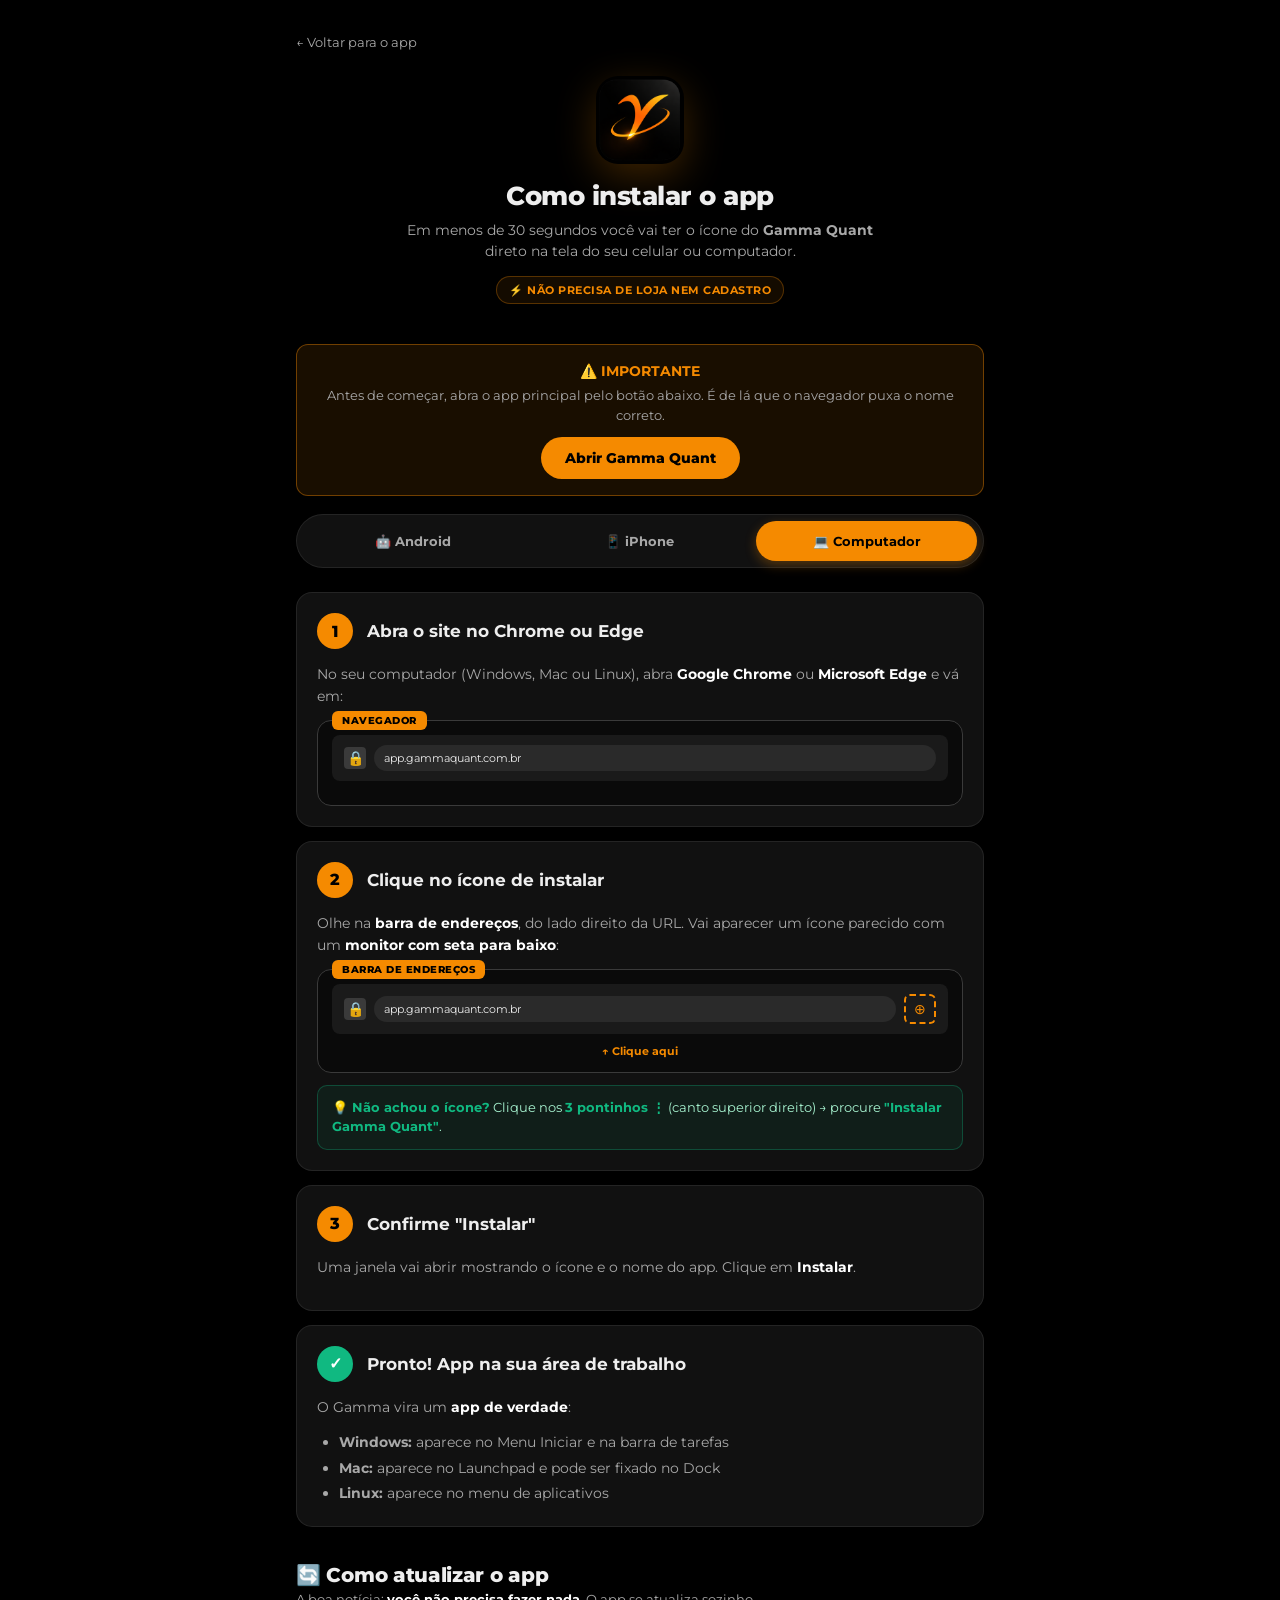
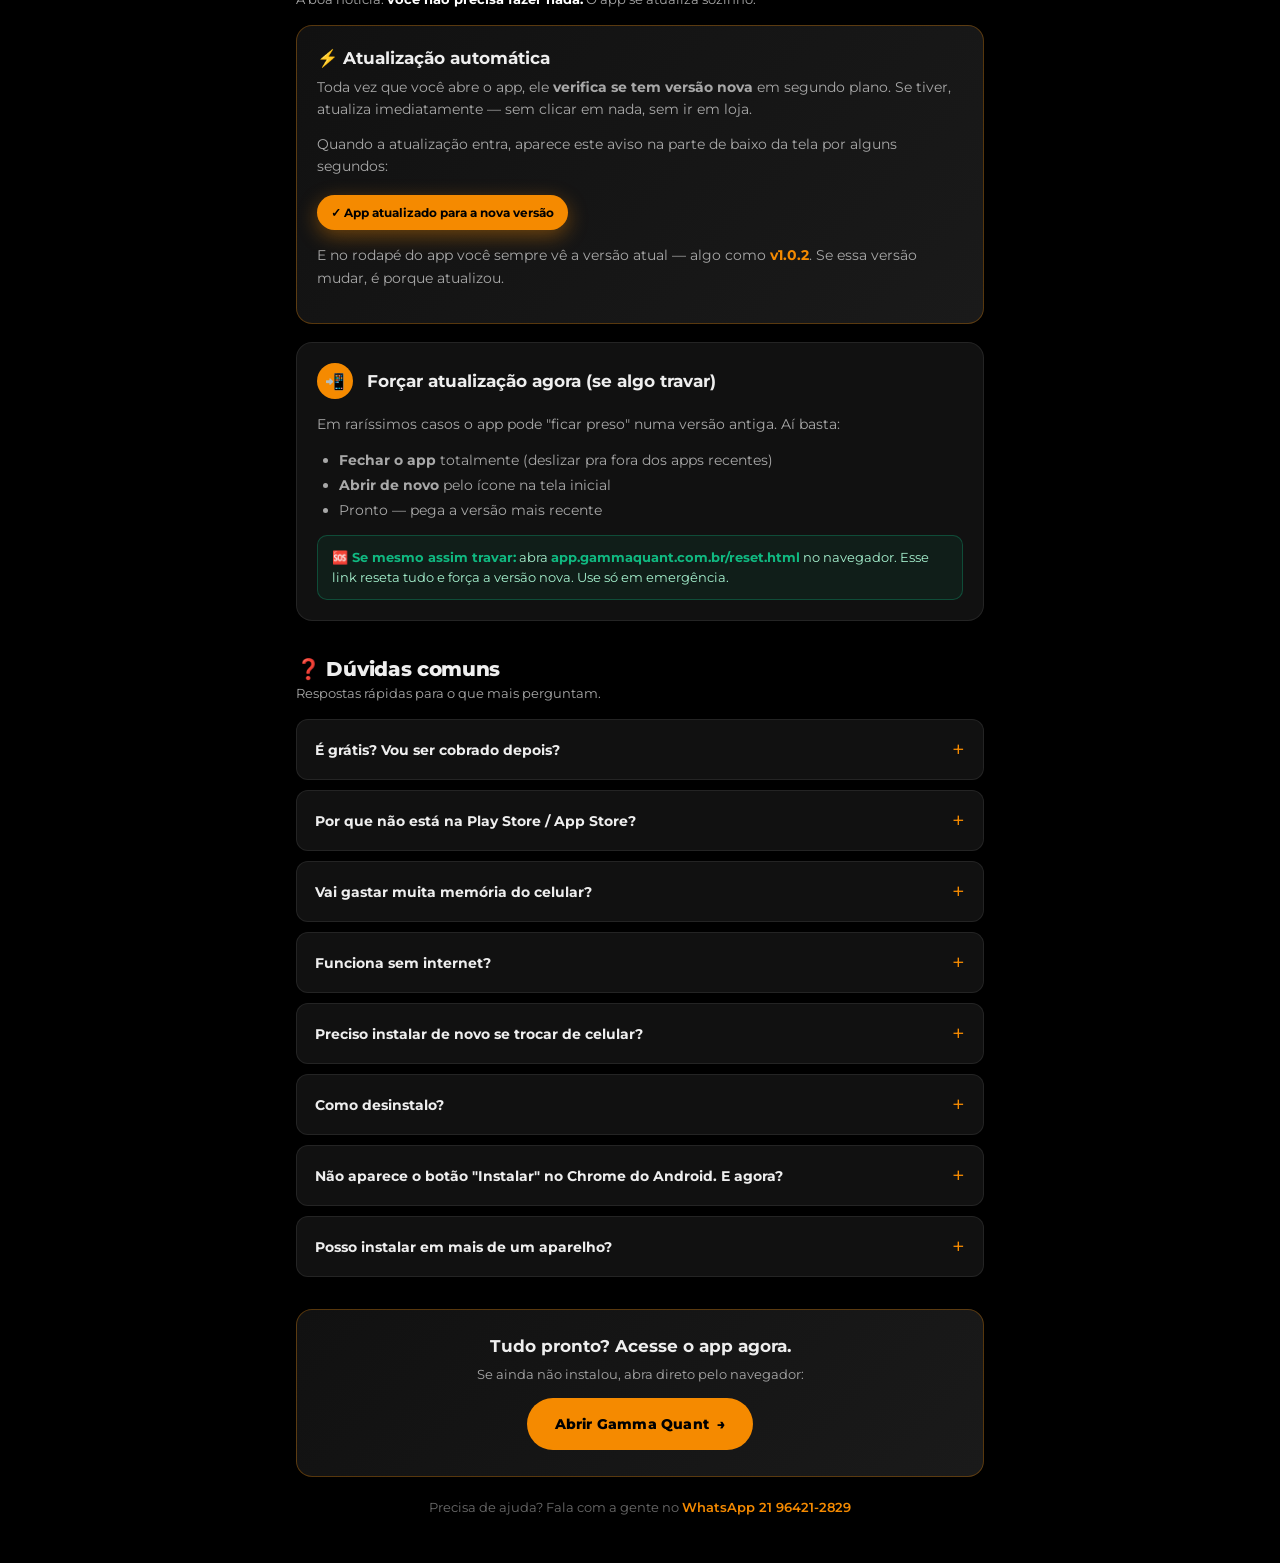
==== como-instalar.html @ a27c3e99 "feat: tutorial ilustrativo de instalação para leigos + seção de atualização + FAQ - Reescreve /como-" ====
<!DOCTYPE html>
<html lang="pt-BR">
<head>
    <meta charset="UTF-8">
    <meta name="viewport" content="width=device-width, initial-scale=1.0">
    <meta name="theme-color" content="#000000">
    <title>Como instalar o app — Gamma Quant</title>
    <meta name="description" content="Passo a passo ilustrado para instalar o app Gamma Quant no Android, iPhone e computador. Inclui como atualizar e tirar dúvidas comuns.">
    <link rel="manifest" href="/manifest.json">
    <link rel="icon" type="image/png" sizes="64x64" href="/icons/favicon-64.png">
    <link rel="apple-touch-icon" sizes="180x180" href="/icons/apple-touch-icon.png">
    <meta name="apple-mobile-web-app-capable" content="yes">
    <meta name="apple-mobile-web-app-status-bar-style" content="black-translucent">
    <meta name="apple-mobile-web-app-title" content="Gamma Quant">
    <meta name="mobile-web-app-capable" content="yes">

    <!-- Se aberto como app instalado, redireciona pro principal -->
    <script>
    (function(){
        var isStandalone = window.matchMedia('(display-mode: standalone)').matches
            || window.navigator.standalone === true;
        if (isStandalone) window.location.replace('/');
    })();
    </script>

    <link rel="preconnect" href="https://fonts.googleapis.com">
    <link rel="preconnect" href="https://fonts.gstatic.com" crossorigin>
    <link href="https://fonts.googleapis.com/css2?family=Montserrat:wght@400;500;600;700;800;900&display=swap" rel="stylesheet">
    <link rel="stylesheet" href="/css/app.css?v=12">

    <style>
        body { background: var(--black); }
        .install-page { max-width: 720px; margin: 0 auto; padding: 24px 16px 48px; }

        /* HERO */
        .install-hero { text-align: center; padding: 16px 0 24px; }
        .install-hero img {
            width: 88px; height: 88px; border-radius: 22px;
            margin: 0 auto 16px;
            box-shadow: 0 12px 40px rgba(245, 138, 0, 0.25);
        }
        .install-hero h1 {
            font-size: 26px; font-weight: 800; letter-spacing: -0.5px;
            margin-bottom: 8px;
        }
        .install-hero p { color: var(--gray-300); font-size: 14px; line-height: 1.5; }
        .install-hero .badge {
            display: inline-block;
            background: var(--orange-soft); color: var(--orange);
            border: 1px solid rgba(245, 138, 0, 0.3);
            padding: 6px 12px; border-radius: 100px;
            font-size: 11px; font-weight: 700; letter-spacing: 0.5px;
            margin-top: 14px;
        }

        /* ABAS */
        .platform-tabs {
            display: grid; grid-template-columns: repeat(3, 1fr);
            gap: 6px; background: var(--black-card);
            border: 1px solid var(--border);
            border-radius: 100px; padding: 6px;
            margin: 18px 0 24px;
            position: sticky; top: 8px; z-index: 10;
            backdrop-filter: blur(12px);
        }
        .platform-tab {
            padding: 12px 8px; border-radius: 100px;
            font-weight: 700; font-size: 13px;
            color: var(--gray-300); background: transparent; border: none;
            transition: var(--transition); cursor: pointer; text-align: center;
        }
        .platform-tab.active {
            background: var(--orange); color: var(--black);
            box-shadow: 0 4px 12px rgba(245, 138, 0, 0.3);
        }

        /* SEÇÕES POR PLATAFORMA */
        .platform-section { display: none; animation: fadeIn 0.3s ease; }
        .platform-section.active { display: block; }
        @keyframes fadeIn { from { opacity: 0; transform: translateY(6px); } to { opacity: 1; transform: none; } }

        /* PASSOS */
        .step {
            background: var(--black-card);
            border: 1px solid var(--border);
            border-radius: var(--radius);
            padding: 20px; margin-bottom: 14px;
        }
        .step-head {
            display: flex; gap: 14px; align-items: center;
            margin-bottom: 14px;
        }
        .step-num {
            flex-shrink: 0; width: 36px; height: 36px;
            border-radius: 50%;
            background: var(--orange); color: var(--black);
            display: flex; align-items: center; justify-content: center;
            font-weight: 800; font-size: 16px;
        }
        .step-num.done { background: #10b981; color: #fff; }
        .step-title {
            font-size: 17px; font-weight: 700; color: var(--gray-100);
            line-height: 1.3;
        }
        .step-desc {
            color: var(--gray-300); font-size: 14px; line-height: 1.6;
            margin-bottom: 12px;
        }
        .step-desc strong { color: #fff; }

        /* MOCKUPS visuais — telas falsas pra ilustrar */
        .mock {
            background: #0a0a0a;
            border: 1px solid var(--gray-700);
            border-radius: 14px;
            padding: 14px;
            margin-top: 10px;
            position: relative;
        }
        .mock-label {
            position: absolute; top: -10px; left: 14px;
            background: var(--orange); color: var(--black);
            font-size: 10px; font-weight: 800; letter-spacing: 0.5px;
            padding: 3px 10px; border-radius: 6px;
        }
        .mock-bar {
            display: flex; align-items: center; gap: 8px;
            background: #1a1a1a; padding: 10px 12px;
            border-radius: 8px; margin-bottom: 10px;
            font-size: 12px; color: var(--gray-300);
        }
        .mock-bar-icon {
            width: 22px; height: 22px;
            background: var(--gray-700); border-radius: 4px;
            display: flex; align-items: center; justify-content: center;
            font-size: 14px; flex-shrink: 0;
        }
        .mock-bar-url {
            background: #2a2a2a; padding: 6px 10px; border-radius: 100px;
            flex: 1; font-size: 11px; color: var(--gray-100);
            white-space: nowrap; overflow: hidden; text-overflow: ellipsis;
        }
        .mock-highlight {
            background: var(--orange-soft);
            border: 2px dashed var(--orange);
            border-radius: 10px;
            padding: 12px;
            text-align: center;
            font-weight: 700;
            color: var(--orange);
            font-size: 14px;
            position: relative;
        }
        .mock-highlight::after {
            content: '👆';
            position: absolute;
            right: 14px; top: 50%; transform: translateY(-50%);
            font-size: 22px;
            animation: tap 1.4s ease-in-out infinite;
        }
        @keyframes tap { 0%, 100% { transform: translateY(-50%) scale(1); } 50% { transform: translateY(-50%) scale(1.15); } }
        .mock-menu {
            background: #1a1a1a; border-radius: 10px;
            padding: 8px; font-size: 13px;
        }
        .mock-menu-item {
            padding: 10px 12px; color: var(--gray-300);
            display: flex; align-items: center; gap: 10px;
            border-radius: 6px;
        }
        .mock-menu-item.target {
            background: var(--orange-soft);
            color: var(--orange);
            font-weight: 700;
            border: 1px solid var(--orange);
        }
        .mock-icon { font-size: 16px; }

        /* DICA */
        .tip {
            background: rgba(16, 185, 129, 0.08);
            border: 1px solid rgba(16, 185, 129, 0.3);
            border-radius: 10px;
            padding: 12px 14px;
            margin-top: 12px;
            font-size: 13px;
            color: #a7f3d0;
            line-height: 1.5;
        }
        .tip strong { color: #10b981; }

        .warn {
            background: rgba(239, 68, 68, 0.08);
            border: 1px solid rgba(239, 68, 68, 0.3);
            border-radius: 10px;
            padding: 12px 14px;
            margin-top: 12px;
            font-size: 13px;
            color: #fecaca;
            line-height: 1.5;
        }
        .warn strong { color: #ef4444; }

        /* IMPORTANTE banner */
        .important-banner {
            background: rgba(245, 138, 0, 0.1);
            border: 1px solid rgba(245, 138, 0, 0.4);
            border-radius: 12px;
            padding: 16px;
            margin: 16px 0 8px;
            text-align: center;
        }
        .important-banner strong { color: var(--orange); font-size: 14px; }
        .important-banner p { font-size: 13px; color: var(--gray-300); margin-top: 6px; line-height: 1.5; }
        .important-banner a {
            display: inline-block; margin-top: 12px;
            padding: 12px 24px; background: var(--orange); color: var(--black);
            border-radius: 100px; font-weight: 800; font-size: 14px;
            text-decoration: none;
        }

        /* DIVIDER */
        .section-title-big {
            font-size: 20px; font-weight: 800; margin: 36px 0 4px;
            letter-spacing: -0.3px;
        }
        .section-subtitle {
            color: var(--gray-300); font-size: 13px; margin-bottom: 18px;
        }

        /* ATUALIZAÇÃO */
        .update-card {
            background: linear-gradient(135deg, var(--black-card), var(--black-elev));
            border: 1px solid rgba(245, 138, 0, 0.3);
            border-radius: var(--radius);
            padding: 22px 20px;
        }
        .update-card h3 {
            font-size: 17px; font-weight: 700; margin-bottom: 8px;
            display: flex; align-items: center; gap: 10px;
        }
        .update-card p { color: var(--gray-300); font-size: 14px; line-height: 1.6; margin-bottom: 12px; }
        .update-toast-mock {
            background: var(--orange); color: var(--black);
            padding: 10px 14px; border-radius: 100px;
            font-size: 12px; font-weight: 700; text-align: center;
            box-shadow: 0 6px 20px rgba(245, 138, 0, 0.4);
            display: inline-block; margin-top: 6px;
        }

        /* FAQ */
        .faq { margin-top: 14px; }
        .faq-item {
            background: var(--black-card);
            border: 1px solid var(--border);
            border-radius: 12px;
            margin-bottom: 10px;
            overflow: hidden;
        }
        .faq-q {
            padding: 16px 18px; font-weight: 700; font-size: 14px;
            cursor: pointer; display: flex; justify-content: space-between;
            align-items: center; gap: 12px; color: var(--gray-100);
            list-style: none;
        }
        .faq-q::-webkit-details-marker { display: none; }
        .faq-q::after {
            content: '+'; color: var(--orange); font-size: 22px; font-weight: 400;
            flex-shrink: 0; transition: transform 0.2s;
        }
        details[open] .faq-q::after { transform: rotate(45deg); }
        .faq-a {
            padding: 0 18px 16px; color: var(--gray-300); font-size: 13px;
            line-height: 1.6;
        }
        .faq-a strong { color: #fff; }

        /* CTA FINAL */
        .cta-final {
            background: linear-gradient(135deg, var(--black-card), var(--black-elev));
            border: 1px solid rgba(245, 138, 0, 0.3);
            border-radius: var(--radius);
            padding: 26px 22px; text-align: center;
            margin-top: 32px;
        }
        .cta-final h3 { font-size: 17px; font-weight: 700; margin-bottom: 10px; }
        .cta-final p { color: var(--gray-300); font-size: 13px; margin-bottom: 16px; }
        .cta-final .btn {
            display: inline-flex; align-items: center; gap: 8px;
            background: var(--orange); color: var(--black);
            padding: 14px 28px; border-radius: 100px;
            font-weight: 800; font-size: 14px; text-decoration: none;
        }

        .help-link { text-align: center; margin-top: 22px; font-size: 13px; color: var(--gray-500); }
        .help-link a { color: var(--orange); font-weight: 600; }

        .back-link {
            display: inline-flex; align-items: center; gap: 6px;
            color: var(--gray-300); font-size: 13px;
            text-decoration: none; padding: 10px 0;
        }
        .back-link:hover { color: var(--orange); }
    </style>
</head>
<body>
    <div class="install-page">

        <a href="/" class="back-link">← Voltar para o app</a>

        <div class="install-hero">
            <img src="/icons/icon-512.png" alt="Gamma Quant">
            <h1>Como instalar o app</h1>
            <p>Em menos de 30 segundos você vai ter o ícone do <strong>Gamma Quant</strong><br>direto na tela do seu celular ou computador.</p>
            <span class="badge">⚡ NÃO PRECISA DE LOJA NEM CADASTRO</span>
        </div>

        <div class="important-banner">
            <strong>⚠️ IMPORTANTE</strong>
            <p>Antes de começar, abra o app principal pelo botão abaixo. É de lá que o navegador puxa o nome correto.</p>
            <a href="/">Abrir Gamma Quant</a>
        </div>

        <!-- ABAS -->
        <div class="platform-tabs" role="tablist">
            <button class="platform-tab" data-platform="android">🤖 Android</button>
            <button class="platform-tab" data-platform="iphone">📱 iPhone</button>
            <button class="platform-tab" data-platform="pc">💻 Computador</button>
        </div>

        <!-- ============ ANDROID ============ -->
        <div class="platform-section" data-section="android">

            <div class="step">
                <div class="step-head">
                    <div class="step-num">1</div>
                    <div class="step-title">Abra o app no Chrome do celular</div>
                </div>
                <div class="step-desc">
                    Pegue seu celular Android e abra o <strong>Google Chrome</strong> (o ícone colorido — vermelho, amarelo, verde e azul). Na barra de cima, digite:
                </div>
                <div class="mock">
                    <span class="mock-label">CHROME</span>
                    <div class="mock-bar">
                        <div class="mock-bar-icon">🔒</div>
                        <div class="mock-bar-url">app.gammaquant.com.br</div>
                    </div>
                </div>
                <div class="warn">
                    <strong>❌ Não funciona no WhatsApp e Instagram.</strong> Se o link foi enviado por lá, copie e cole no <strong>Chrome</strong>. Funciona também no Samsung Internet, Edge e Opera.
                </div>
            </div>

            <div class="step">
                <div class="step-head">
                    <div class="step-num">2</div>
                    <div class="step-title">Toque na faixa "Instalar app"</div>
                </div>
                <div class="step-desc">
                    Quando a página carregar, vai aparecer uma <strong>faixa laranja</strong> em cima ou embaixo da tela. Ela diz:
                </div>
                <div class="mock">
                    <span class="mock-label">SUA TELA</span>
                    <div class="mock-highlight">📱 Instalar app</div>
                </div>
                <div class="step-desc" style="margin-top: 14px;">
                    <strong>Toque nela.</strong> Vai abrir uma janela do Chrome perguntando se você quer instalar.
                </div>
                <div class="tip">
                    <strong>💡 Não apareceu a faixa?</strong> Sem problema. Toque nos <strong>3 pontinhos ⋮</strong> no canto superior direito do Chrome → role até <strong>"Instalar app"</strong> ou <strong>"Adicionar à tela inicial"</strong>.
                </div>
                <div class="mock" style="margin-top: 12px;">
                    <span class="mock-label">MENU ⋮</span>
                    <div class="mock-menu">
                        <div class="mock-menu-item"><span class="mock-icon">⭐</span>Favoritos</div>
                        <div class="mock-menu-item"><span class="mock-icon">↓</span>Downloads</div>
                        <div class="mock-menu-item target"><span class="mock-icon">📥</span>Instalar app</div>
                        <div class="mock-menu-item"><span class="mock-icon">⚙️</span>Configurações</div>
                    </div>
                </div>
            </div>

            <div class="step">
                <div class="step-head">
                    <div class="step-num">3</div>
                    <div class="step-title">Confirme: toque em "Instalar"</div>
                </div>
                <div class="step-desc">
                    Vai abrir uma janelinha branca/preta com o ícone do Gamma e o botão <strong>Instalar</strong>. Toque.
                </div>
                <div class="mock">
                    <span class="mock-label">JANELA DO CHROME</span>
                    <div style="background: #1a1a1a; padding: 16px; border-radius: 12px; text-align: center;">
                        <img src="/icons/icon-192.png" alt="" style="width: 56px; height: 56px; border-radius: 12px; margin: 0 auto 10px; display: block;">
                        <div style="font-weight: 700; color: #fff; font-size: 14px;">Gamma Quant</div>
                        <div style="font-size: 11px; color: #a3a3a3; margin-bottom: 14px;">app.gammaquant.com.br</div>
                        <div style="display: flex; gap: 8px; justify-content: center;">
                            <span style="padding: 8px 16px; background: transparent; border: 1px solid #444; color: #d4d4d4; border-radius: 100px; font-size: 12px; font-weight: 600;">Cancelar</span>
                            <span style="padding: 8px 20px; background: #f58a00; color: #000; border-radius: 100px; font-size: 12px; font-weight: 800;">Instalar 👆</span>
                        </div>
                    </div>
                </div>
            </div>

            <div class="step">
                <div class="step-head">
                    <div class="step-num done">✓</div>
                    <div class="step-title">Pronto! Ícone laranja na tela inicial</div>
                </div>
                <div class="step-desc">
                    O ícone <strong>laranja com Y</strong> aparece automaticamente:
                </div>
                <ul style="padding-left: 22px; color: var(--gray-300); font-size: 14px; line-height: 1.8;">
                    <li>Na sua <strong>tela inicial</strong></li>
                    <li>Na <strong>gaveta de apps</strong> (junto com WhatsApp, Instagram, etc.)</li>
                </ul>
                <div class="step-desc" style="margin-top: 12px;">
                    Quando você abre, ele aparece em <strong>tela cheia</strong>, sem barra de navegador. Igualzinho a um app baixado da Play Store.
                </div>
            </div>
        </div>

        <!-- ============ IPHONE ============ -->
        <div class="platform-section" data-section="iphone">

            <div class="step">
                <div class="step-head">
                    <div class="step-num">1</div>
                    <div class="step-title">Abra no Safari (não no WhatsApp)</div>
                </div>
                <div class="step-desc">
                    Pegue seu iPhone e abra o <strong>Safari</strong> (a bússola azul nativa do iPhone). Na barra, digite:
                </div>
                <div class="mock">
                    <span class="mock-label">SAFARI</span>
                    <div class="mock-bar">
                        <div class="mock-bar-icon">🔒</div>
                        <div class="mock-bar-url">app.gammaquant.com.br</div>
                    </div>
                </div>
                <div class="warn">
                    <strong>❌ Só funciona no Safari.</strong> Se o link veio pelo WhatsApp ou Instagram, copie a URL e cole no Safari. Não funciona no Chrome do iPhone (limitação da Apple).
                </div>
            </div>

            <div class="step">
                <div class="step-head">
                    <div class="step-num">2</div>
                    <div class="step-title">Toque no botão Compartilhar</div>
                </div>
                <div class="step-desc">
                    É o ícone de um <strong>quadrado com seta para cima</strong>, que fica na <strong>barra de baixo</strong> do Safari (no meio).
                </div>
                <div class="mock">
                    <span class="mock-label">BARRA INFERIOR DO SAFARI</span>
                    <div style="display: flex; justify-content: space-around; padding: 14px 4px; background: #1a1a1a; border-radius: 12px;">
                        <span style="font-size: 22px; opacity: 0.4;">◀</span>
                        <span style="font-size: 22px; opacity: 0.4;">▶</span>
                        <span style="font-size: 22px; padding: 4px 8px; border: 2px dashed #f58a00; border-radius: 8px; background: rgba(245,138,0,0.15); animation: tap 1.4s ease-in-out infinite;">⬆️</span>
                        <span style="font-size: 22px; opacity: 0.4;">📚</span>
                        <span style="font-size: 22px; opacity: 0.4;">⊞</span>
                    </div>
                    <div style="text-align: center; font-size: 11px; color: #f58a00; font-weight: 700; margin-top: 8px;">↑ Toque aqui</div>
                </div>
            </div>

            <div class="step">
                <div class="step-head">
                    <div class="step-num">3</div>
                    <div class="step-title">Role e toque em "Adicionar à Tela de Início"</div>
                </div>
                <div class="step-desc">
                    Vai aparecer um menu grande. Role para baixo até encontrar:
                </div>
                <div class="mock">
                    <span class="mock-label">MENU COMPARTILHAR</span>
                    <div class="mock-menu">
                        <div class="mock-menu-item"><span class="mock-icon">📋</span>Copiar</div>
                        <div class="mock-menu-item"><span class="mock-icon">⭐</span>Adicionar aos Favoritos</div>
                        <div class="mock-menu-item"><span class="mock-icon">📖</span>Adicionar à Lista de Leitura</div>
                        <div class="mock-menu-item target"><span class="mock-icon">➕</span>Adicionar à Tela de Início</div>
                        <div class="mock-menu-item"><span class="mock-icon">🖨️</span>Imprimir</div>
                    </div>
                </div>
                <div class="tip">
                    <strong>💡 Dica:</strong> Pode precisar rolar para baixo. A opção fica na <strong>segunda fileira de ações</strong>, abaixo das opções de envio (AirDrop, Mensagens, WhatsApp).
                </div>
            </div>

            <div class="step">
                <div class="step-head">
                    <div class="step-num">4</div>
                    <div class="step-title">Confirme em "Adicionar"</div>
                </div>
                <div class="step-desc">
                    Vai abrir uma tela com o ícone do Gamma e o nome <strong>"Gamma Quant"</strong> já preenchido. Toque em <strong>Adicionar</strong> no canto superior direito.
                </div>
                <div class="mock">
                    <span class="mock-label">CONFIRMAR</span>
                    <div style="display: flex; justify-content: space-between; align-items: center; background: #1a1a1a; padding: 12px 14px; border-radius: 10px;">
                        <span style="color: #a3a3a3; font-size: 13px;">Cancelar</span>
                        <span style="color: #fff; font-weight: 700; font-size: 14px;">Adicionar à Tela de Início</span>
                        <span style="color: #f58a00; font-weight: 800; font-size: 13px; padding: 4px 10px; border: 2px dashed #f58a00; border-radius: 6px;">Adicionar 👆</span>
                    </div>
                </div>
            </div>

            <div class="step">
                <div class="step-head">
                    <div class="step-num done">✓</div>
                    <div class="step-title">Pronto! Ícone laranja na sua tela</div>
                </div>
                <div class="step-desc">
                    Saia do Safari e vá para a <strong>tela inicial</strong> do iPhone. Procure o <strong>ícone laranja com o Y</strong> da Gamma Quant — pode estar na última página, role para o lado.
                </div>
                <div class="step-desc">
                    Quando abrir, o app fica em <strong>tela cheia</strong>, sem barra do navegador. Igual a um app de verdade.
                </div>
            </div>
        </div>

        <!-- ============ COMPUTADOR ============ -->
        <div class="platform-section" data-section="pc">

            <div class="step">
                <div class="step-head">
                    <div class="step-num">1</div>
                    <div class="step-title">Abra o site no Chrome ou Edge</div>
                </div>
                <div class="step-desc">
                    No seu computador (Windows, Mac ou Linux), abra <strong>Google Chrome</strong> ou <strong>Microsoft Edge</strong> e vá em:
                </div>
                <div class="mock">
                    <span class="mock-label">NAVEGADOR</span>
                    <div class="mock-bar">
                        <div class="mock-bar-icon">🔒</div>
                        <div class="mock-bar-url">app.gammaquant.com.br</div>
                    </div>
                </div>
            </div>

            <div class="step">
                <div class="step-head">
                    <div class="step-num">2</div>
                    <div class="step-title">Clique no ícone de instalar</div>
                </div>
                <div class="step-desc">
                    Olhe na <strong>barra de endereços</strong>, do lado direito da URL. Vai aparecer um ícone parecido com um <strong>monitor com seta para baixo</strong>:
                </div>
                <div class="mock">
                    <span class="mock-label">BARRA DE ENDEREÇOS</span>
                    <div class="mock-bar">
                        <div class="mock-bar-icon">🔒</div>
                        <div class="mock-bar-url">app.gammaquant.com.br</div>
                        <span style="padding: 4px 8px; border: 2px dashed #f58a00; border-radius: 6px; color: #f58a00; font-size: 14px; animation: tap 1.4s ease-in-out infinite;">⊕</span>
                    </div>
                    <div style="text-align: center; font-size: 11px; color: #f58a00; font-weight: 700; margin-top: 8px;">↑ Clique aqui</div>
                </div>
                <div class="tip">
                    <strong>💡 Não achou o ícone?</strong> Clique nos <strong>3 pontinhos ⋮</strong> (canto superior direito) → procure <strong>"Instalar Gamma Quant"</strong>.
                </div>
            </div>

            <div class="step">
                <div class="step-head">
                    <div class="step-num">3</div>
                    <div class="step-title">Confirme "Instalar"</div>
                </div>
                <div class="step-desc">
                    Uma janela vai abrir mostrando o ícone e o nome do app. Clique em <strong>Instalar</strong>.
                </div>
            </div>

            <div class="step">
                <div class="step-head">
                    <div class="step-num done">✓</div>
                    <div class="step-title">Pronto! App na sua área de trabalho</div>
                </div>
                <div class="step-desc">
                    O Gamma vira um <strong>app de verdade</strong>:
                </div>
                <ul style="padding-left: 22px; color: var(--gray-300); font-size: 14px; line-height: 1.8;">
                    <li><strong>Windows:</strong> aparece no Menu Iniciar e na barra de tarefas</li>
                    <li><strong>Mac:</strong> aparece no Launchpad e pode ser fixado no Dock</li>
                    <li><strong>Linux:</strong> aparece no menu de aplicativos</li>
                </ul>
            </div>
        </div>

        <!-- ============ ATUALIZAÇÃO ============ -->
        <h2 class="section-title-big">🔄 Como atualizar o app</h2>
        <p class="section-subtitle">A boa notícia: <strong style="color: #fff;">você não precisa fazer nada.</strong> O app se atualiza sozinho.</p>

        <div class="update-card">
            <h3>⚡ Atualização automática</h3>
            <p>
                Toda vez que você abre o app, ele <strong>verifica se tem versão nova</strong> em segundo plano. Se tiver, atualiza imediatamente — sem clicar em nada, sem ir em loja.
            </p>
            <p>
                Quando a atualização entra, aparece este aviso na parte de baixo da tela por alguns segundos:
            </p>
            <div class="update-toast-mock">✓ App atualizado para a nova versão</div>
            <p style="margin-top: 14px;">
                E no rodapé do app você sempre vê a versão atual — algo como <strong style="color: var(--orange);">v1.0.2</strong>. Se essa versão mudar, é porque atualizou.
            </p>
        </div>

        <div class="step" style="margin-top: 18px;">
            <div class="step-head">
                <div class="step-num">📲</div>
                <div class="step-title">Forçar atualização agora (se algo travar)</div>
            </div>
            <div class="step-desc">
                Em raríssimos casos o app pode "ficar preso" numa versão antiga. Aí basta:
            </div>
            <ul style="padding-left: 22px; color: var(--gray-300); font-size: 14px; line-height: 1.8;">
                <li><strong>Fechar o app</strong> totalmente (deslizar pra fora dos apps recentes)</li>
                <li><strong>Abrir de novo</strong> pelo ícone na tela inicial</li>
                <li>Pronto — pega a versão mais recente</li>
            </ul>
            <div class="tip">
                <strong>🆘 Se mesmo assim travar:</strong> abra <strong>app.gammaquant.com.br/reset.html</strong> no navegador. Esse link reseta tudo e força a versão nova. Use só em emergência.
            </div>
        </div>

        <!-- ============ FAQ ============ -->
        <h2 class="section-title-big">❓ Dúvidas comuns</h2>
        <p class="section-subtitle">Respostas rápidas para o que mais perguntam.</p>

        <div class="faq">
            <details class="faq-item">
                <summary class="faq-q">É grátis? Vou ser cobrado depois?</summary>
                <div class="faq-a">
                    <strong>100% grátis</strong>, sempre. O app é só um atalho rápido pro Protocolo Gamma e pra plataforma. Você não precisa de cadastro nem cartão pra instalar.
                </div>
            </details>

            <details class="faq-item">
                <summary class="faq-q">Por que não está na Play Store / App Store?</summary>
                <div class="faq-a">
                    Porque é um <strong>PWA</strong> (Progressive Web App) — uma tecnologia mais moderna que dispensa loja. Vantagens: instala em segundos, ocupa <strong>menos de 1MB</strong> (apps comuns têm 50-200MB), e atualiza sozinho. Funciona em qualquer Android, iPhone, Mac, Windows e Linux.
                </div>
            </details>

            <details class="faq-item">
                <summary class="faq-q">Vai gastar muita memória do celular?</summary>
                <div class="faq-a">
                    <strong>Quase nada.</strong> Ocupa menos de 1MB — bem menos que uma foto. Pode ficar tranquilo.
                </div>
            </details>

            <details class="faq-item">
                <summary class="faq-q">Funciona sem internet?</summary>
                <div class="faq-a">
                    A tela inicial abre offline (você consegue ver o layout). Mas <strong>os dados ao vivo</strong> (live do dia, PDF, status do pregão) precisam de conexão. Sem net, eles ficam em branco até voltar.
                </div>
            </details>

            <details class="faq-item">
                <summary class="faq-q">Preciso instalar de novo se trocar de celular?</summary>
                <div class="faq-a">
                    <strong>Sim, mas é o mesmo passo a passo</strong> — 30 segundos. Como o app não está numa loja, ele não migra automaticamente como um WhatsApp. Mas é tão rápido instalar que nem dá pra reclamar.
                </div>
            </details>

            <details class="faq-item">
                <summary class="faq-q">Como desinstalo?</summary>
                <div class="faq-a">
                    Igual qualquer outro app:
                    <ul style="padding-left: 22px; margin-top: 8px; line-height: 1.8;">
                        <li><strong>Android:</strong> segure o ícone → "Desinstalar"</li>
                        <li><strong>iPhone:</strong> segure o ícone → "Remover App" → "Apagar App"</li>
                        <li><strong>Computador:</strong> abra o app → menu ⋮ → "Desinstalar"</li>
                    </ul>
                </div>
            </details>

            <details class="faq-item">
                <summary class="faq-q">Não aparece o botão "Instalar" no Chrome do Android. E agora?</summary>
                <div class="faq-a">
                    Verifique 3 coisas:
                    <ol style="padding-left: 22px; margin-top: 8px; line-height: 1.8;">
                        <li>Você está abrindo no <strong>Chrome</strong>, não dentro do WhatsApp/Instagram?</li>
                        <li>Você abriu o <strong>app principal</strong> antes (botão laranja no topo desta página)?</li>
                        <li>Já tinha tentado instalar antes? Tente em <strong>aba anônima</strong> ou limpe os dados do site (Chrome → Configurações → Privacidade → Excluir dados de navegação).</li>
                    </ol>
                    Persistindo, fala com a gente no WhatsApp lá embaixo.
                </div>
            </details>

            <details class="faq-item">
                <summary class="faq-q">Posso instalar em mais de um aparelho?</summary>
                <div class="faq-a">
                    <strong>Sim, em quantos quiser.</strong> Celular pessoal, celular de trabalho, tablet, computador da empresa, notebook de casa. É grátis e ilimitado.
                </div>
            </details>
        </div>

        <!-- CTA FINAL -->
        <div class="cta-final">
            <h3>Tudo pronto? Acesse o app agora.</h3>
            <p>Se ainda não instalou, abra direto pelo navegador:</p>
            <a href="/" class="btn">
                <span>Abrir Gamma Quant</span>
                <span>→</span>
            </a>
        </div>

        <p class="help-link">
            Precisa de ajuda? Fala com a gente no <a href="https://wa.me/5521964212829" target="_blank" rel="noopener">WhatsApp 21 96421-2829</a>
        </p>

    </div>

    <script>
        const tabs = document.querySelectorAll('.platform-tab');
        const sections = document.querySelectorAll('.platform-section');

        // Auto-detecta plataforma
        const ua = navigator.userAgent;
        let detected = 'pc';
        if (/iPad|iPhone|iPod/.test(ua)) detected = 'iphone';
        else if (/android/i.test(ua)) detected = 'android';

        function activate(platform) {
            tabs.forEach(t => t.classList.toggle('active', t.dataset.platform === platform));
            sections.forEach(s => s.classList.toggle('active', s.dataset.section === platform));
            window.scrollTo({ top: 0, behavior: 'smooth' });
        }

        tabs.forEach(t => t.addEventListener('click', () => activate(t.dataset.platform)));

        // Aplica detecção inicial
        activate(detected);
    </script>
</body>
</html>
---- css/app.css ----
/* ============================================
   GAMMA QUANT — APP DE ACESSO RÁPIDO (PWA)
   Identidade: Laranja #f58a00 + Preto
   Foco: mobile-first, instalável, offline-ready
   ============================================ */

:root {
    --orange: #f58a00;
    --orange-hover: #ff9a1a;
    --orange-glow: rgba(245, 138, 0, 0.18);
    --orange-soft: rgba(245, 138, 0, 0.08);
    --black: #000000;
    --black-card: #111111;
    --black-elev: #1a1a1a;
    --gray-100: #eeeeee;
    --gray-300: #a8a8a8;
    --gray-500: #6b6b6b;
    --gray-700: #3a3a3a;
    --border: rgba(255, 255, 255, 0.08);
    --green: #22c55e;
    --red: #ef4444;
    --font: 'Montserrat', -apple-system, BlinkMacSystemFont, sans-serif;
    --radius: 16px;
    --radius-sm: 10px;
    --transition: all 0.25s cubic-bezier(0.4, 0, 0.2, 1);
    --safe-top: env(safe-area-inset-top);
    --safe-bottom: env(safe-area-inset-bottom);
}

*, *::before, *::after { box-sizing: border-box; margin: 0; padding: 0; }

html { scroll-behavior: smooth; }

body {
    font-family: var(--font);
    background: var(--black);
    color: var(--gray-100);
    -webkit-font-smoothing: antialiased;
    min-height: 100vh;
    min-height: 100dvh;
    overflow-x: hidden;
    background-image:
        radial-gradient(circle at 20% 0%, rgba(245, 138, 0, 0.12) 0%, transparent 40%),
        radial-gradient(circle at 80% 100%, rgba(245, 138, 0, 0.06) 0%, transparent 50%);
}

img, svg { max-width: 100%; display: block; }
button { font-family: inherit; cursor: pointer; border: none; background: none; color: inherit; }
a { color: inherit; text-decoration: none; }

/* ============ APP SHELL ============ */
.app-shell {
    max-width: 480px;
    margin: 0 auto;
    padding: calc(var(--safe-top) + 20px) 20px calc(var(--safe-bottom) + 24px);
    min-height: 100vh;
    min-height: 100dvh;
    display: flex;
    flex-direction: column;
    gap: 16px;
}

/* ============ HEADER ============ */
.app-header {
    display: flex;
    justify-content: space-between;
    align-items: center;
    padding: 4px 0 8px;
}

.logo {
    height: 36px;
    width: auto;
}

.market-status {
    display: flex;
    align-items: center;
    gap: 8px;
    background: var(--black-card);
    border: 1px solid var(--border);
    border-radius: 100px;
    padding: 6px 12px;
    font-size: 12px;
    font-weight: 600;
    color: var(--gray-300);
}

.status-dot {
    width: 8px;
    height: 8px;
    border-radius: 50%;
    background: var(--gray-500);
    animation: pulse 2s ease-in-out infinite;
}

.status-dot.open { background: var(--green); box-shadow: 0 0 8px var(--green); }
.status-dot.closed { background: var(--red); }

@keyframes pulse {
    0%, 100% { opacity: 1; }
    50% { opacity: 0.5; }
}

/* ============ CARDS BASE ============ */
.card {
    background: var(--black-card);
    border: 1px solid var(--border);
    border-radius: var(--radius);
    padding: 24px;
    transition: var(--transition);
    position: relative;
    overflow: hidden;
}

.card-header {
    display: flex;
    align-items: center;
    gap: 10px;
    margin-bottom: 6px;
}

.card-icon {
    font-size: 22px;
    line-height: 1;
}

.card-title {
    font-size: 26px;
    font-weight: 800;
    letter-spacing: -0.5px;
    color: var(--gray-100);
    line-height: 1.1;
    margin-bottom: 4px;
}

.card-title-sm {
    font-size: 18px;
    font-weight: 700;
    color: var(--gray-100);
}

.card-subtitle {
    font-size: 13px;
    color: var(--gray-300);
    margin-bottom: 18px;
    text-transform: capitalize;
}

.card-desc {
    font-size: 14px;
    color: var(--gray-300);
    line-height: 1.5;
    margin-bottom: 16px;
}

/* ============ CARD: PROTOCOLO (destaque) ============ */
.card-protocol {
    background: linear-gradient(135deg, var(--black-card) 0%, var(--black-elev) 100%);
    border: 1px solid rgba(245, 138, 0, 0.25);
    box-shadow: 0 8px 32px rgba(245, 138, 0, 0.08);
}

.card-protocol::before {
    content: '';
    position: absolute;
    inset: 0;
    background: radial-gradient(circle at top right, var(--orange-glow), transparent 60%);
    pointer-events: none;
}

.card-protocol > * { position: relative; z-index: 1; }

.card-badge {
    display: inline-flex;
    align-items: center;
    gap: 8px;
    background: var(--orange-soft);
    color: var(--orange);
    border: 1px solid rgba(245, 138, 0, 0.3);
    border-radius: 100px;
    padding: 6px 12px;
    font-size: 11px;
    font-weight: 700;
    letter-spacing: 0.5px;
    margin-bottom: 14px;
}

.live-dot {
    width: 6px;
    height: 6px;
    border-radius: 50%;
    background: #ff3b3b;
    animation: livePulse 1.5s ease-in-out infinite;
}

@keyframes livePulse {
    0%, 100% { opacity: 1; box-shadow: 0 0 0 0 rgba(255, 59, 59, 0.6); }
    50% { opacity: 0.7; box-shadow: 0 0 0 6px rgba(255, 59, 59, 0); }
}

/* ============ ACTIONS ============ */
.card-actions {
    display: flex;
    flex-direction: column;
    gap: 10px;
}

.card-actions-split {
    flex-direction: row;
    gap: 8px;
}

.card-actions-split .btn { flex: 1; }

.btn {
    display: inline-flex;
    align-items: center;
    justify-content: center;
    gap: 10px;
    padding: 14px 18px;
    border-radius: var(--radius-sm);
    font-size: 15px;
    font-weight: 700;
    letter-spacing: 0.2px;
    transition: var(--transition);
    text-align: center;
    position: relative;
    min-height: 52px;
}

.btn-icon { font-size: 18px; line-height: 1; }

.btn-primary {
    background: var(--orange);
    color: var(--black);
    box-shadow: 0 4px 16px rgba(245, 138, 0, 0.35);
}
.btn-primary:active { transform: scale(0.98); background: var(--orange-hover); }

.btn-secondary {
    background: var(--black-elev);
    color: var(--gray-100);
    border: 1px solid var(--border);
}
.btn-secondary:active { transform: scale(0.98); border-color: var(--orange); }

.btn-outline {
    background: transparent;
    color: var(--gray-100);
    border: 1px solid var(--border);
    font-size: 14px;
    flex-direction: column;
    gap: 4px;
    padding: 12px 14px;
}
.btn-outline:active { border-color: var(--orange); background: var(--orange-soft); }

.btn-ghost {
    background: transparent;
    color: var(--gray-300);
    font-size: 14px;
    flex-direction: column;
    gap: 4px;
    padding: 12px 14px;
}
.btn-ghost:active { color: var(--orange); }

.btn-ghost-line {
    background: transparent;
    color: var(--orange);
    border: 1px solid rgba(245, 138, 0, 0.4);
    min-height: 48px;
    font-size: 14px;
}
.btn-ghost-line:active {
    background: var(--orange-soft);
    border-color: var(--orange);
}

.btn-disabled {
    opacity: 0.5;
    cursor: not-allowed;
    pointer-events: none;
}

.badge-soon {
    font-size: 9px;
    text-transform: uppercase;
    letter-spacing: 0.5px;
    color: var(--gray-500);
    background: var(--gray-700);
    padding: 2px 6px;
    border-radius: 4px;
    font-weight: 700;
}

/* ============ PROFILE TOGGLE ============ */
.profile-toggle {
    display: flex;
    background: var(--black);
    border: 1px solid var(--border);
    border-radius: 100px;
    padding: 4px;
    margin-bottom: 16px;
    gap: 4px;
}

.profile-btn {
    flex: 1;
    padding: 8px 12px;
    border-radius: 100px;
    font-size: 12px;
    font-weight: 700;
    color: var(--gray-300);
    transition: var(--transition);
    text-align: center;
    letter-spacing: 0.2px;
}

.profile-btn.active {
    background: var(--orange);
    color: var(--black);
    box-shadow: 0 2px 8px rgba(245, 138, 0, 0.3);
}

.profile-btn:not(.active):active {
    background: var(--black-elev);
    color: var(--gray-100);
}

.profile-view, .profile-view-course {
    animation: fadeIn 0.3s ease;
}

@keyframes fadeIn {
    from { opacity: 0; transform: translateY(4px); }
    to { opacity: 1; transform: translateY(0); }
}

/* ============ COUNTDOWN ============ */
.countdown {
    margin-top: 14px;
    padding: 10px 14px;
    background: var(--black);
    border: 1px solid var(--border);
    border-radius: var(--radius-sm);
    display: flex;
    justify-content: space-between;
    align-items: center;
    font-size: 12px;
}

.countdown-label { color: var(--gray-300); font-weight: 500; }
.countdown-time {
    color: var(--orange);
    font-weight: 800;
    font-variant-numeric: tabular-nums;
    letter-spacing: 0.5px;
}

/* ============ UTILITIES TILES ============ */
.utilities {
    display: grid;
    grid-template-columns: repeat(3, 1fr);
    gap: 8px;
    margin-top: 4px;
}

.util-tile {
    background: var(--black-card);
    border: 1px solid var(--border);
    border-radius: var(--radius-sm);
    padding: 16px 8px;
    display: flex;
    flex-direction: column;
    align-items: center;
    gap: 8px;
    text-align: center;
    transition: var(--transition);
}

.util-tile:active {
    border-color: var(--orange);
    background: var(--orange-soft);
    transform: scale(0.97);
}

.util-icon { font-size: 24px; }

.util-label {
    font-size: 11px;
    font-weight: 600;
    color: var(--gray-300);
    line-height: 1.2;
}

/* ============ FOOTER ============ */
.app-footer {
    margin-top: auto;
    padding-top: 16px;
    text-align: center;
}

.footer-label {
    font-size: 11px;
    text-transform: uppercase;
    letter-spacing: 1px;
    color: var(--gray-500);
    margin-bottom: 14px;
    font-weight: 600;
}

.social-links {
    display: flex;
    justify-content: center;
    gap: 14px;
    margin-bottom: 18px;
}

.social-links a {
    width: 42px;
    height: 42px;
    display: flex;
    align-items: center;
    justify-content: center;
    background: var(--black-card);
    border: 1px solid var(--border);
    border-radius: 50%;
    color: var(--gray-300);
    transition: var(--transition);
}

.social-links a:active {
    color: var(--orange);
    border-color: var(--orange);
    transform: scale(0.95);
}

.social-links svg { width: 18px; height: 18px; }

.footer-tagline {
    font-size: 13px;
    color: var(--gray-300);
    font-style: italic;
    margin-bottom: 8px;
    font-weight: 500;
}

.footer-disclaimer {
    font-size: 10px;
    color: var(--gray-500);
    line-height: 1.4;
}

.footer-version {
    font-size: 10px;
    color: var(--gray-700);
    margin-top: 12px;
    font-family: var(--font-mono, monospace);
    letter-spacing: 0.5px;
    opacity: 0.7;
}

/* ============ TOAST DE ATUALIZAÇÃO ============ */
.update-toast {
    position: fixed;
    top: calc(var(--safe-top) + 16px);
    left: 16px;
    right: 16px;
    max-width: 448px;
    margin: 0 auto;
    background: linear-gradient(135deg, var(--orange), var(--orange-hover));
    color: var(--black);
    padding: 14px 18px;
    border-radius: var(--radius-sm);
    display: flex;
    align-items: center;
    gap: 12px;
    box-shadow: 0 8px 28px rgba(245, 138, 0, 0.45);
    z-index: 200;
    font-size: 13px;
    font-weight: 700;
    animation: toastSlide 3.2s ease forwards;
}

.update-toast-icon {
    font-size: 20px;
    line-height: 1;
}

.update-toast-text {
    flex: 1;
    line-height: 1.3;
}

@keyframes toastSlide {
    0% { transform: translateY(-100%); opacity: 0; }
    10% { transform: translateY(0); opacity: 1; }
    85% { transform: translateY(0); opacity: 1; }
    100% { transform: translateY(-100%); opacity: 0; }
}

/* ============ BANNER INSTALAR (permanente) ============ */
.install-banner {
    width: 100%;
    background: linear-gradient(135deg, var(--orange), var(--orange-hover));
    color: var(--black);
    padding: 14px 18px;
    border-radius: var(--radius-sm);
    display: flex;
    align-items: center;
    gap: 14px;
    text-align: left;
    box-shadow: 0 6px 20px rgba(245, 138, 0, 0.3);
    transition: var(--transition);
    animation: bannerPulse 2.5s ease-in-out infinite;
}

.install-banner:active { transform: scale(0.98); }

.install-banner-icon {
    font-size: 26px;
    line-height: 1;
}

.install-banner-text {
    flex: 1;
    display: flex;
    flex-direction: column;
    gap: 2px;
}

.install-banner-text strong {
    font-size: 14px;
    font-weight: 800;
    letter-spacing: 0.2px;
}

.install-banner-text span {
    font-size: 11px;
    font-weight: 600;
    opacity: 0.8;
}

.install-banner-arrow {
    font-size: 22px;
    font-weight: 700;
}

@keyframes bannerPulse {
    0%, 100% { box-shadow: 0 6px 20px rgba(245, 138, 0, 0.3); }
    50% { box-shadow: 0 6px 28px rgba(245, 138, 0, 0.55); }
}

/* ============ MODAL DE INSTRUÇÕES ============ */
.install-modal {
    position: fixed;
    inset: 0;
    background: rgba(0, 0, 0, 0.85);
    backdrop-filter: blur(8px);
    z-index: 1000;
    display: flex;
    align-items: flex-end;
    justify-content: center;
    animation: fadeIn 0.2s ease;
    padding: 16px;
}

@media (min-width: 600px) {
    .install-modal { align-items: center; }
}

.install-modal-content {
    background: var(--black-card);
    border: 1px solid rgba(245, 138, 0, 0.3);
    border-radius: var(--radius);
    padding: 28px 24px;
    max-width: 420px;
    width: 100%;
    text-align: center;
    position: relative;
    animation: slideUp 0.3s ease;
    max-height: 90vh;
    overflow-y: auto;
}

@keyframes slideUp {
    from { transform: translateY(40px); opacity: 0; }
    to { transform: translateY(0); opacity: 1; }
}

.install-modal-close {
    position: absolute;
    top: 10px;
    right: 10px;
    width: 44px;
    height: 44px;
    border-radius: 50%;
    background: var(--orange);
    color: var(--black);
    font-size: 26px;
    line-height: 1;
    font-weight: 800;
    transition: var(--transition);
    box-shadow: 0 4px 12px rgba(245, 138, 0, 0.4);
    z-index: 10;
}
.install-modal-close:active {
    background: var(--orange-hover);
    transform: scale(0.95);
}

.install-modal-icon {
    width: 80px;
    height: 80px;
    border-radius: 18px;
    margin: 0 auto 16px;
    box-shadow: 0 10px 30px rgba(245, 138, 0, 0.3);
}

.install-modal-title {
    font-size: 20px;
    font-weight: 800;
    margin-bottom: 6px;
    letter-spacing: -0.3px;
}

.install-modal-platform {
    font-size: 12px;
    color: var(--gray-300);
    margin-bottom: 20px;
    text-transform: uppercase;
    letter-spacing: 1px;
    font-weight: 600;
}

.install-steps {
    display: flex;
    flex-direction: column;
    gap: 10px;
    text-align: left;
    margin-bottom: 16px;
}

.install-step {
    display: flex;
    align-items: flex-start;
    gap: 12px;
    background: var(--black);
    border: 1px solid var(--border);
    border-radius: var(--radius-sm);
    padding: 12px 14px;
    font-size: 14px;
    line-height: 1.4;
    color: var(--gray-100);
}

.install-step strong { color: var(--orange); }

.install-step-num {
    flex-shrink: 0;
    width: 24px;
    height: 24px;
    border-radius: 50%;
    background: var(--orange);
    color: var(--black);
    display: inline-flex;
    align-items: center;
    justify-content: center;
    font-weight: 800;
    font-size: 12px;
}

.install-step-fallback {
    font-size: 12px;
    color: var(--gray-300);
    line-height: 1.6;
    text-align: center;
    margin-top: 12px;
    padding: 12px;
    background: var(--black);
    border-radius: var(--radius-sm);
    border: 1px dashed var(--gray-700);
}

.install-step-fallback strong { color: var(--orange); }

.install-warning {
    background: rgba(245, 138, 0, 0.12);
    border: 1px solid rgba(245, 138, 0, 0.4);
    border-radius: var(--radius-sm);
    padding: 14px;
    font-size: 13px;
    color: var(--gray-100);
    line-height: 1.5;
    margin-bottom: 14px;
    text-align: center;
}
.install-warning strong { color: var(--orange); }

.install-steps-container .btn {
    width: 100%;
    margin-bottom: 12px;
}

.install-help-link {
    display: inline-block;
    margin-top: 8px;
    color: var(--orange);
    font-size: 13px;
    font-weight: 600;
}

.install-modal-dismiss {
    width: 100%;
    margin-top: 16px;
    padding: 12px;
    border-radius: var(--radius-sm);
    background: var(--black);
    border: 1px solid var(--border);
    color: var(--gray-300);
    font-size: 13px;
    font-weight: 600;
    transition: var(--transition);
}
.install-modal-dismiss:active {
    background: var(--black-elev);
    color: var(--gray-100);
}

@keyframes fadeIn {
    from { opacity: 0; }
    to { opacity: 1; }
}

/* ============ DESKTOP ============ */
@media (min-width: 768px) {
    .app-shell { padding: 32px 24px; }
    .card-title { font-size: 30px; }
    .card { padding: 28px; }
}
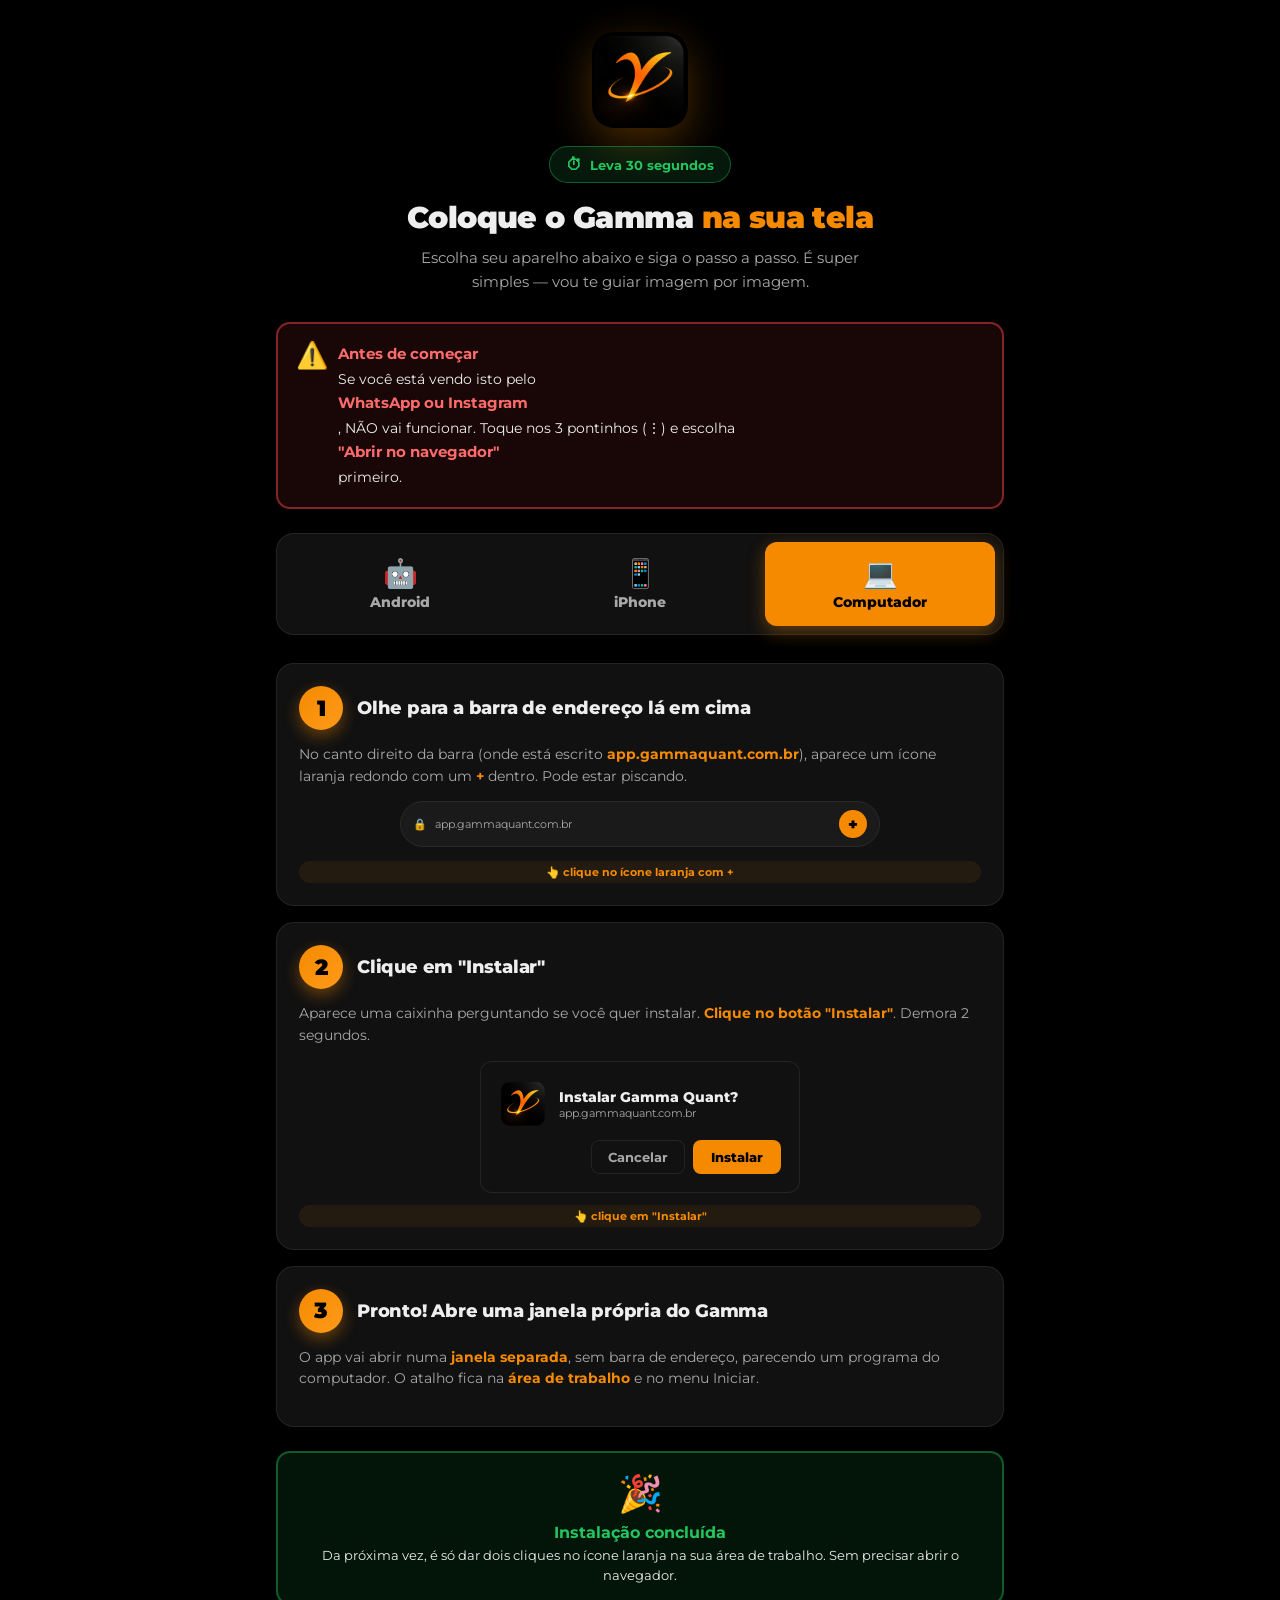
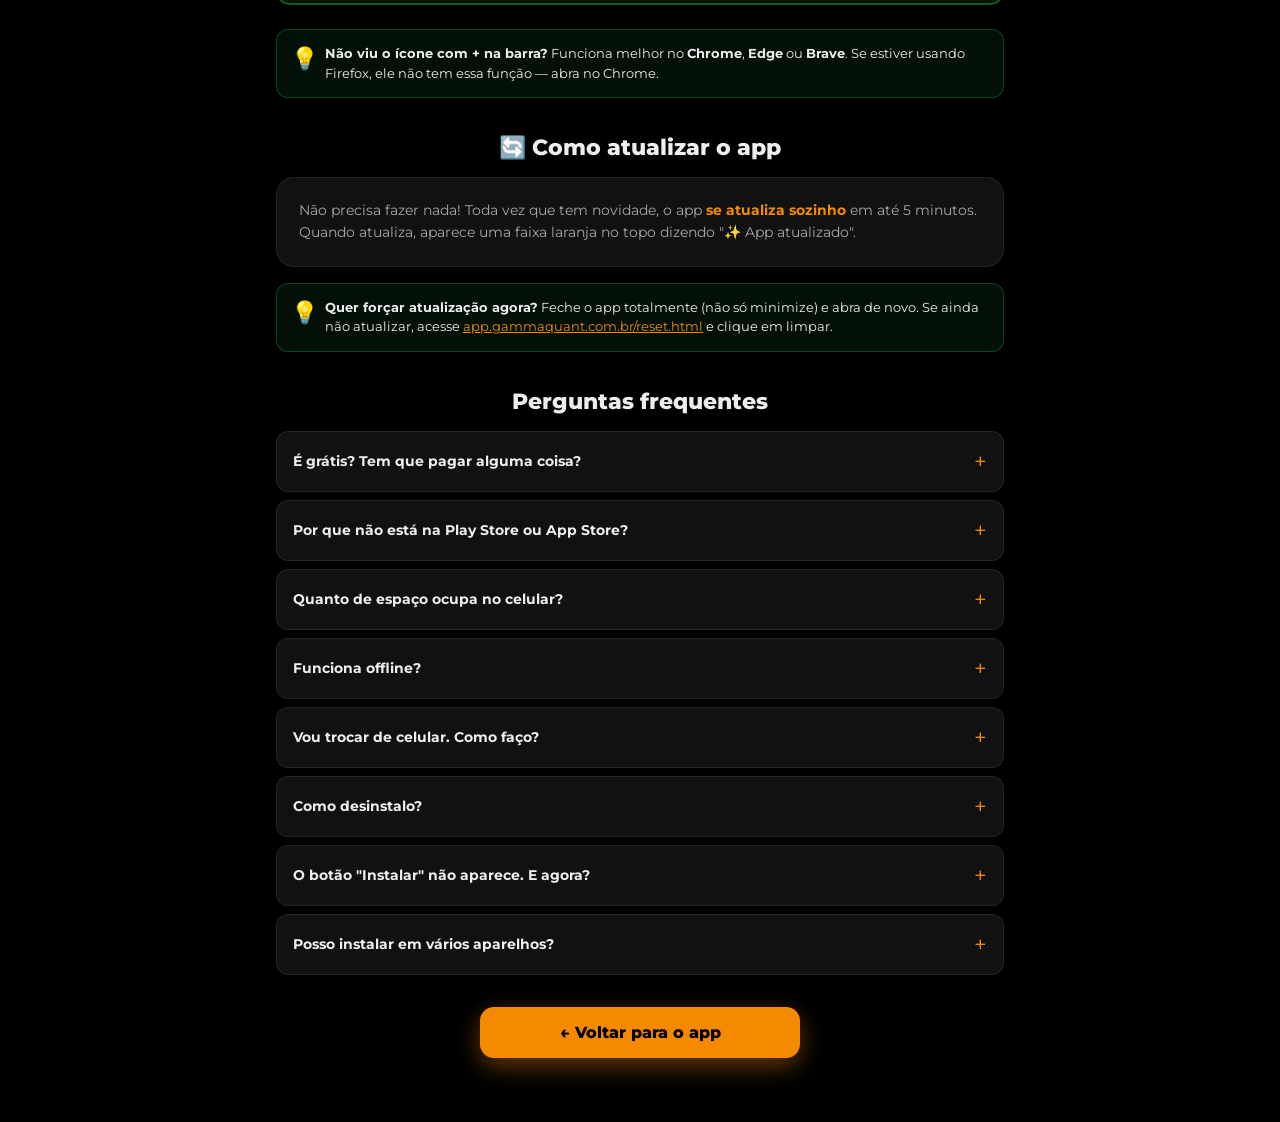
==== commit 100ca607: "fix(v1.0.4): banner persistente, links no PWA e tutorial leigo-friendly - Banner Instalar: detecta P" ====
--- a/como-instalar.html
+++ b/como-instalar.html
@@ -5,7 +5,7 @@
     <meta name="viewport" content="width=device-width, initial-scale=1.0">
     <meta name="theme-color" content="#000000">
     <title>Como instalar o app — Gamma Quant</title>
-    <meta name="description" content="Passo a passo ilustrado para instalar o app Gamma Quant no Android, iPhone e computador. Inclui como atualizar e tirar dúvidas comuns.">
+    <meta name="description" content="Passo a passo super simples para instalar o app Gamma Quant. Para Android, iPhone e Computador.">
     <link rel="manifest" href="/manifest.json">
     <link rel="icon" type="image/png" sizes="64x64" href="/icons/favicon-64.png">
     <link rel="apple-touch-icon" sizes="180x180" href="/icons/apple-touch-icon.png">
@@ -14,7 +14,6 @@
     <meta name="apple-mobile-web-app-title" content="Gamma Quant">
     <meta name="mobile-web-app-capable" content="yes">
 
-    <!-- Se aberto como app instalado, redireciona pro principal -->
     <script>
     (function(){
         var isStandalone = window.matchMedia('(display-mode: standalone)').matches
@@ -26,712 +25,719 @@
     <link rel="preconnect" href="https://fonts.googleapis.com">
     <link rel="preconnect" href="https://fonts.gstatic.com" crossorigin>
     <link href="https://fonts.googleapis.com/css2?family=Montserrat:wght@400;500;600;700;800;900&display=swap" rel="stylesheet">
-    <link rel="stylesheet" href="/css/app.css?v=12">
+    <link rel="stylesheet" href="/css/app.css?v=13">
 
     <style>
         body { background: var(--black); }
-        .install-page { max-width: 720px; margin: 0 auto; padding: 24px 16px 48px; }
+        .page { max-width: 760px; margin: 0 auto; padding: 24px 16px 64px; }
 
         /* HERO */
-        .install-hero { text-align: center; padding: 16px 0 24px; }
-        .install-hero img {
-            width: 88px; height: 88px; border-radius: 22px;
-            margin: 0 auto 16px;
-            box-shadow: 0 12px 40px rgba(245, 138, 0, 0.25);
-        }
-        .install-hero h1 {
-            font-size: 26px; font-weight: 800; letter-spacing: -0.5px;
-            margin-bottom: 8px;
-        }
-        .install-hero p { color: var(--gray-300); font-size: 14px; line-height: 1.5; }
-        .install-hero .badge {
-            display: inline-block;
+        .hero { text-align: center; padding: 8px 0 28px; }
+        .hero-icon {
+            width: 96px; height: 96px; border-radius: 22px;
+            margin: 0 auto 18px; display: block;
+            box-shadow: 0 14px 44px rgba(245, 138, 0, 0.3);
+        }
+        .hero h1 {
+            font-size: 30px; font-weight: 900; letter-spacing: -0.6px;
+            margin-bottom: 12px; line-height: 1.1;
+        }
+        .hero h1 .highlight { color: var(--orange); }
+        .hero p { color: var(--gray-300); font-size: 15px; line-height: 1.6; max-width: 480px; margin: 0 auto; }
+
+        /* TIME BADGE */
+        .time-badge {
+            display: inline-flex; align-items: center; gap: 8px;
+            background: rgba(34, 197, 94, 0.12);
+            color: var(--green);
+            border: 1px solid rgba(34, 197, 94, 0.4);
+            border-radius: 100px; padding: 8px 16px;
+            font-size: 13px; font-weight: 700;
+            margin-bottom: 18px;
+        }
+        .time-badge::before { content: '⏱'; font-size: 16px; }
+
+        /* DEVICE PICKER */
+        .picker {
+            display: grid; grid-template-columns: repeat(3, 1fr); gap: 10px;
+            background: var(--black-card); border: 1px solid var(--border);
+            border-radius: 18px; padding: 8px;
+            margin-bottom: 28px;
+            position: sticky; top: 12px; z-index: 50;
+            backdrop-filter: blur(12px);
+        }
+        .picker-btn {
+            padding: 14px 8px; border-radius: 12px;
+            font-size: 13px; font-weight: 800;
+            color: var(--gray-300); background: transparent;
+            transition: var(--transition);
+            display: flex; flex-direction: column; gap: 6px; align-items: center;
+            line-height: 1.1;
+        }
+        .picker-btn .ic { font-size: 24px; }
+        .picker-btn.active {
+            background: var(--orange); color: var(--black);
+            box-shadow: 0 6px 18px rgba(245, 138, 0, 0.35);
+        }
+        .picker-btn:not(.active):active { background: var(--black-elev); color: var(--gray-100); }
+
+        .panel { display: none; animation: fadeIn 0.3s ease; }
+        .panel.active { display: block; }
+
+        /* AVISO IMPORTANTE */
+        .warn-big {
+            background: rgba(239, 68, 68, 0.1);
+            border: 2px solid rgba(239, 68, 68, 0.5);
+            border-radius: 14px;
+            padding: 18px 18px 18px 60px;
+            margin-bottom: 24px;
+            position: relative;
+            font-size: 14px; line-height: 1.55; color: var(--gray-100);
+        }
+        .warn-big::before {
+            content: '⚠️'; position: absolute; left: 18px; top: 18px;
+            font-size: 26px; line-height: 1;
+        }
+        .warn-big strong { color: #ff6b6b; display: block; margin-bottom: 4px; font-size: 15px; }
+
+        .tip-big {
+            background: rgba(34, 197, 94, 0.08);
+            border: 1px solid rgba(34, 197, 94, 0.3);
+            border-radius: 12px;
+            padding: 14px 14px 14px 48px;
+            margin: 14px 0;
+            position: relative;
+            font-size: 13px; line-height: 1.5; color: var(--gray-100);
+        }
+        .tip-big::before {
+            content: '💡'; position: absolute; left: 14px; top: 12px;
+            font-size: 22px;
+        }
+
+        /* STEP CARD */
+        .step {
+            background: var(--black-card); border: 1px solid var(--border);
+            border-radius: 18px; padding: 22px;
+            margin-bottom: 16px;
+            position: relative;
+        }
+        .step-head {
+            display: flex; align-items: center; gap: 14px;
+            margin-bottom: 14px;
+        }
+        .step-num {
+            flex-shrink: 0;
+            width: 44px; height: 44px; border-radius: 50%;
+            background: linear-gradient(135deg, var(--orange), var(--orange-hover));
+            color: var(--black); font-weight: 900; font-size: 22px;
+            display: flex; align-items: center; justify-content: center;
+            box-shadow: 0 6px 16px rgba(245, 138, 0, 0.4);
+        }
+        .step-title {
+            font-size: 18px; font-weight: 800; letter-spacing: -0.2px;
+            line-height: 1.25;
+        }
+        .step-desc {
+            color: var(--gray-300); font-size: 14px; line-height: 1.55;
+            margin-bottom: 14px;
+        }
+        .step-desc strong { color: var(--orange); font-weight: 700; }
+
+        /* PHONE MOCKUP (ilustração) */
+        .phone {
+            width: 240px; max-width: 100%; aspect-ratio: 9 / 19;
+            margin: 0 auto 6px;
+            background: #0a0a0a; border: 8px solid #2a2a2a;
+            border-radius: 36px;
+            position: relative;
+            box-shadow: 0 20px 50px rgba(0,0,0,0.6), inset 0 0 0 1px rgba(255,255,255,0.04);
+            overflow: hidden;
+        }
+        .phone::before {
+            content: ''; position: absolute; top: 0; left: 50%;
+            transform: translateX(-50%);
+            width: 80px; height: 18px;
+            background: #000; border-radius: 0 0 12px 12px;
+            z-index: 5;
+        }
+        .phone-screen {
+            position: absolute; inset: 0;
+            background: linear-gradient(180deg, #1a1a1a 0%, #0a0a0a 100%);
+            padding: 32px 12px 12px;
+            display: flex; flex-direction: column;
+            font-size: 10px;
+        }
+        .url-bar {
+            background: #2a2a2a; border-radius: 100px;
+            padding: 6px 10px; font-size: 9px;
+            color: #aaa; display: flex; align-items: center; gap: 6px;
+            margin-bottom: 6px;
+        }
+        .url-bar .lock { color: var(--green); font-size: 8px; }
+        .url-bar .three-dots {
+            margin-left: auto; font-size: 14px; color: #fff;
+            position: relative;
+        }
+        .url-bar .three-dots.target {
+            background: var(--orange); color: var(--black);
+            border-radius: 50%; width: 22px; height: 22px;
+            display: flex; align-items: center; justify-content: center;
+            box-shadow: 0 0 0 0 rgba(245, 138, 0, 0.7);
+            animation: pulseRing 1.5s infinite;
+        }
+        @keyframes pulseRing {
+            0% { box-shadow: 0 0 0 0 rgba(245, 138, 0, 0.7); }
+            70% { box-shadow: 0 0 0 12px rgba(245, 138, 0, 0); }
+            100% { box-shadow: 0 0 0 0 rgba(245, 138, 0, 0); }
+        }
+
+        .phone-content {
+            flex: 1; background: #fff; border-radius: 6px;
+            padding: 8px;
+            display: flex; flex-direction: column; gap: 4px;
+        }
+        .phone-content.dark { background: #1a1a1a; }
+        .phone-line { background: #e0e0e0; height: 6px; border-radius: 2px; }
+        .phone-line.dark-bg { background: #333; }
+        .phone-line.short { width: 40%; }
+        .phone-line.med { width: 70%; }
+        .phone-line.orange { background: var(--orange); height: 8px; width: 60%; }
+
+        /* MENU dropdown sobre o phone */
+        .phone-menu {
+            position: absolute; top: 50px; right: 8px;
+            background: #fff; border-radius: 8px;
+            padding: 6px 0; width: 130px;
+            box-shadow: 0 8px 24px rgba(0,0,0,0.4);
+            z-index: 4;
+            font-size: 9px; color: #222;
+        }
+        .phone-menu .item {
+            padding: 7px 10px;
+            display: flex; align-items: center; gap: 6px;
+            border-bottom: 1px solid #eee;
+        }
+        .phone-menu .item:last-child { border-bottom: none; }
+        .phone-menu .item.target {
+            background: rgba(245, 138, 0, 0.18);
+            color: #c66800; font-weight: 700;
+        }
+        .phone-menu .item .ic { font-size: 12px; }
+
+        /* MODAL fake (Adicionar à tela inicial) */
+        .phone-dialog {
+            position: absolute; bottom: 16px; left: 8px; right: 8px;
+            background: #fff; border-radius: 12px;
+            padding: 12px;
+            box-shadow: 0 10px 30px rgba(0,0,0,0.5);
+            z-index: 4;
+            font-size: 9px; color: #222;
+            text-align: center;
+        }
+        .phone-dialog .title { font-weight: 800; font-size: 11px; margin-bottom: 4px; }
+        .phone-dialog .desc { color: #666; font-size: 8px; margin-bottom: 8px; line-height: 1.3; }
+        .phone-dialog .btns { display: flex; gap: 6px; }
+        .phone-dialog button { flex: 1; padding: 6px; border-radius: 6px; font-size: 9px; border: 0; font-weight: 700; }
+        .phone-dialog .cancel { background: #eee; color: #444; }
+        .phone-dialog .confirm { background: var(--orange); color: #000; box-shadow: 0 0 0 0 rgba(245, 138, 0, 0.7); animation: pulseRing 1.5s infinite; }
+
+        /* HOMESCREEN com ícone */
+        .homescreen { background: linear-gradient(180deg, #1a3a5a 0%, #0a1a2a 100%); }
+        .home-grid {
+            position: absolute; inset: 32px 12px 12px;
+            display: grid; grid-template-columns: repeat(4, 1fr); gap: 10px;
+            align-content: start;
+            padding-top: 20px;
+        }
+        .home-icon {
+            aspect-ratio: 1; border-radius: 12px;
+            background: rgba(255,255,255,0.18);
+            display: flex; align-items: center; justify-content: center;
+            font-size: 13px;
+        }
+        .home-icon.gamma {
+            background: linear-gradient(135deg, var(--orange), #ff6b1a);
+            box-shadow: 0 0 0 0 rgba(245, 138, 0, 0.7);
+            animation: pulseRing 1.5s infinite;
+            color: #000; font-weight: 900; font-size: 15px;
+        }
+
+        /* Desktop URL bar */
+        .desktop-bar {
+            background: #1a1a1a; border-radius: 100px;
+            padding: 8px 12px; font-size: 11px;
+            color: #aaa; display: flex; align-items: center; gap: 8px;
+            margin: 0 auto 14px; max-width: 480px;
+            border: 1px solid #2a2a2a;
+        }
+        .desktop-bar .install-icon {
+            margin-left: auto;
+            background: var(--orange); color: #000;
+            border-radius: 50%; width: 28px; height: 28px;
+            display: flex; align-items: center; justify-content: center;
+            font-weight: 900; font-size: 16px;
+            box-shadow: 0 0 0 0 rgba(245, 138, 0, 0.7);
+            animation: pulseRing 1.5s infinite;
+        }
+
+        /* FAQ */
+        .faq h2 {
+            font-size: 22px; font-weight: 800; margin: 36px 0 16px;
+            text-align: center;
+        }
+        details {
+            background: var(--black-card); border: 1px solid var(--border);
+            border-radius: 12px; margin-bottom: 8px;
+            transition: var(--transition);
+        }
+        details[open] { border-color: rgba(245, 138, 0, 0.3); }
+        summary {
+            padding: 16px; cursor: pointer; font-weight: 700; font-size: 14px;
+            list-style: none; display: flex; justify-content: space-between; align-items: center;
+        }
+        summary::-webkit-details-marker { display: none; }
+        summary::after { content: '+'; color: var(--orange); font-size: 22px; font-weight: 400; }
+        details[open] summary::after { content: '−'; }
+        details > p, details > div {
+            padding: 0 16px 16px; color: var(--gray-300); font-size: 13px; line-height: 1.6;
+        }
+
+        /* CTA voltar */
+        .back-cta {
+            display: block; text-align: center;
+            background: var(--orange); color: var(--black);
+            padding: 16px; border-radius: 14px;
+            font-weight: 800; font-size: 16px;
+            margin: 32px auto 0; max-width: 320px;
+            box-shadow: 0 8px 24px rgba(245, 138, 0, 0.4);
+        }
+        .back-cta:active { transform: scale(0.98); }
+
+        .label-arrow {
+            display: inline-flex; align-items: center; gap: 6px;
             background: var(--orange-soft); color: var(--orange);
-            border: 1px solid rgba(245, 138, 0, 0.3);
-            padding: 6px 12px; border-radius: 100px;
-            font-size: 11px; font-weight: 700; letter-spacing: 0.5px;
-            margin-top: 14px;
-        }
-
-        /* ABAS */
-        .platform-tabs {
-            display: grid; grid-template-columns: repeat(3, 1fr);
-            gap: 6px; background: var(--black-card);
-            border: 1px solid var(--border);
-            border-radius: 100px; padding: 6px;
-            margin: 18px 0 24px;
-            position: sticky; top: 8px; z-index: 10;
-            backdrop-filter: blur(12px);
-        }
-        .platform-tab {
-            padding: 12px 8px; border-radius: 100px;
-            font-weight: 700; font-size: 13px;
-            color: var(--gray-300); background: transparent; border: none;
-            transition: var(--transition); cursor: pointer; text-align: center;
-        }
-        .platform-tab.active {
-            background: var(--orange); color: var(--black);
-            box-shadow: 0 4px 12px rgba(245, 138, 0, 0.3);
-        }
-
-        /* SEÇÕES POR PLATAFORMA */
-        .platform-section { display: none; animation: fadeIn 0.3s ease; }
-        .platform-section.active { display: block; }
-        @keyframes fadeIn { from { opacity: 0; transform: translateY(6px); } to { opacity: 1; transform: none; } }
-
-        /* PASSOS */
-        .step {
-            background: var(--black-card);
-            border: 1px solid var(--border);
-            border-radius: var(--radius);
-            padding: 20px; margin-bottom: 14px;
-        }
-        .step-head {
-            display: flex; gap: 14px; align-items: center;
-            margin-bottom: 14px;
-        }
-        .step-num {
-            flex-shrink: 0; width: 36px; height: 36px;
-            border-radius: 50%;
-            background: var(--orange); color: var(--black);
-            display: flex; align-items: center; justify-content: center;
-            font-weight: 800; font-size: 16px;
-        }
-        .step-num.done { background: #10b981; color: #fff; }
-        .step-title {
-            font-size: 17px; font-weight: 700; color: var(--gray-100);
-            line-height: 1.3;
-        }
-        .step-desc {
-            color: var(--gray-300); font-size: 14px; line-height: 1.6;
-            margin-bottom: 12px;
-        }
-        .step-desc strong { color: #fff; }
-
-        /* MOCKUPS visuais — telas falsas pra ilustrar */
-        .mock {
-            background: #0a0a0a;
-            border: 1px solid var(--gray-700);
+            padding: 4px 10px; border-radius: 100px;
+            font-size: 11px; font-weight: 700;
+            margin-top: 8px;
+        }
+
+        /* SUCCESS */
+        .success {
+            background: rgba(34, 197, 94, 0.1);
+            border: 2px solid rgba(34, 197, 94, 0.4);
             border-radius: 14px;
-            padding: 14px;
-            margin-top: 10px;
-            position: relative;
-        }
-        .mock-label {
-            position: absolute; top: -10px; left: 14px;
-            background: var(--orange); color: var(--black);
-            font-size: 10px; font-weight: 800; letter-spacing: 0.5px;
-            padding: 3px 10px; border-radius: 6px;
-        }
-        .mock-bar {
-            display: flex; align-items: center; gap: 8px;
-            background: #1a1a1a; padding: 10px 12px;
-            border-radius: 8px; margin-bottom: 10px;
-            font-size: 12px; color: var(--gray-300);
-        }
-        .mock-bar-icon {
-            width: 22px; height: 22px;
-            background: var(--gray-700); border-radius: 4px;
-            display: flex; align-items: center; justify-content: center;
-            font-size: 14px; flex-shrink: 0;
-        }
-        .mock-bar-url {
-            background: #2a2a2a; padding: 6px 10px; border-radius: 100px;
-            flex: 1; font-size: 11px; color: var(--gray-100);
-            white-space: nowrap; overflow: hidden; text-overflow: ellipsis;
-        }
-        .mock-highlight {
-            background: var(--orange-soft);
-            border: 2px dashed var(--orange);
-            border-radius: 10px;
-            padding: 12px;
-            text-align: center;
-            font-weight: 700;
-            color: var(--orange);
-            font-size: 14px;
-            position: relative;
-        }
-        .mock-highlight::after {
-            content: '👆';
-            position: absolute;
-            right: 14px; top: 50%; transform: translateY(-50%);
-            font-size: 22px;
-            animation: tap 1.4s ease-in-out infinite;
-        }
-        @keyframes tap { 0%, 100% { transform: translateY(-50%) scale(1); } 50% { transform: translateY(-50%) scale(1.15); } }
-        .mock-menu {
-            background: #1a1a1a; border-radius: 10px;
-            padding: 8px; font-size: 13px;
-        }
-        .mock-menu-item {
-            padding: 10px 12px; color: var(--gray-300);
-            display: flex; align-items: center; gap: 10px;
-            border-radius: 6px;
-        }
-        .mock-menu-item.target {
-            background: var(--orange-soft);
-            color: var(--orange);
-            font-weight: 700;
-            border: 1px solid var(--orange);
-        }
-        .mock-icon { font-size: 16px; }
-
-        /* DICA */
-        .tip {
-            background: rgba(16, 185, 129, 0.08);
-            border: 1px solid rgba(16, 185, 129, 0.3);
-            border-radius: 10px;
-            padding: 12px 14px;
-            margin-top: 12px;
-            font-size: 13px;
-            color: #a7f3d0;
-            line-height: 1.5;
-        }
-        .tip strong { color: #10b981; }
-
-        .warn {
-            background: rgba(239, 68, 68, 0.08);
-            border: 1px solid rgba(239, 68, 68, 0.3);
-            border-radius: 10px;
-            padding: 12px 14px;
-            margin-top: 12px;
-            font-size: 13px;
-            color: #fecaca;
-            line-height: 1.5;
-        }
-        .warn strong { color: #ef4444; }
-
-        /* IMPORTANTE banner */
-        .important-banner {
-            background: rgba(245, 138, 0, 0.1);
-            border: 1px solid rgba(245, 138, 0, 0.4);
-            border-radius: 12px;
-            padding: 16px;
-            margin: 16px 0 8px;
-            text-align: center;
-        }
-        .important-banner strong { color: var(--orange); font-size: 14px; }
-        .important-banner p { font-size: 13px; color: var(--gray-300); margin-top: 6px; line-height: 1.5; }
-        .important-banner a {
-            display: inline-block; margin-top: 12px;
-            padding: 12px 24px; background: var(--orange); color: var(--black);
-            border-radius: 100px; font-weight: 800; font-size: 14px;
-            text-decoration: none;
-        }
-
-        /* DIVIDER */
-        .section-title-big {
-            font-size: 20px; font-weight: 800; margin: 36px 0 4px;
-            letter-spacing: -0.3px;
-        }
-        .section-subtitle {
-            color: var(--gray-300); font-size: 13px; margin-bottom: 18px;
-        }
-
-        /* ATUALIZAÇÃO */
-        .update-card {
-            background: linear-gradient(135deg, var(--black-card), var(--black-elev));
-            border: 1px solid rgba(245, 138, 0, 0.3);
-            border-radius: var(--radius);
-            padding: 22px 20px;
-        }
-        .update-card h3 {
-            font-size: 17px; font-weight: 700; margin-bottom: 8px;
-            display: flex; align-items: center; gap: 10px;
-        }
-        .update-card p { color: var(--gray-300); font-size: 14px; line-height: 1.6; margin-bottom: 12px; }
-        .update-toast-mock {
-            background: var(--orange); color: var(--black);
-            padding: 10px 14px; border-radius: 100px;
-            font-size: 12px; font-weight: 700; text-align: center;
-            box-shadow: 0 6px 20px rgba(245, 138, 0, 0.4);
-            display: inline-block; margin-top: 6px;
-        }
-
-        /* FAQ */
-        .faq { margin-top: 14px; }
-        .faq-item {
-            background: var(--black-card);
-            border: 1px solid var(--border);
-            border-radius: 12px;
-            margin-bottom: 10px;
-            overflow: hidden;
-        }
-        .faq-q {
-            padding: 16px 18px; font-weight: 700; font-size: 14px;
-            cursor: pointer; display: flex; justify-content: space-between;
-            align-items: center; gap: 12px; color: var(--gray-100);
-            list-style: none;
-        }
-        .faq-q::-webkit-details-marker { display: none; }
-        .faq-q::after {
-            content: '+'; color: var(--orange); font-size: 22px; font-weight: 400;
-            flex-shrink: 0; transition: transform 0.2s;
-        }
-        details[open] .faq-q::after { transform: rotate(45deg); }
-        .faq-a {
-            padding: 0 18px 16px; color: var(--gray-300); font-size: 13px;
-            line-height: 1.6;
-        }
-        .faq-a strong { color: #fff; }
-
-        /* CTA FINAL */
-        .cta-final {
-            background: linear-gradient(135deg, var(--black-card), var(--black-elev));
-            border: 1px solid rgba(245, 138, 0, 0.3);
-            border-radius: var(--radius);
-            padding: 26px 22px; text-align: center;
-            margin-top: 32px;
-        }
-        .cta-final h3 { font-size: 17px; font-weight: 700; margin-bottom: 10px; }
-        .cta-final p { color: var(--gray-300); font-size: 13px; margin-bottom: 16px; }
-        .cta-final .btn {
-            display: inline-flex; align-items: center; gap: 8px;
-            background: var(--orange); color: var(--black);
-            padding: 14px 28px; border-radius: 100px;
-            font-weight: 800; font-size: 14px; text-decoration: none;
-        }
-
-        .help-link { text-align: center; margin-top: 22px; font-size: 13px; color: var(--gray-500); }
-        .help-link a { color: var(--orange); font-weight: 600; }
-
-        .back-link {
-            display: inline-flex; align-items: center; gap: 6px;
-            color: var(--gray-300); font-size: 13px;
-            text-decoration: none; padding: 10px 0;
-        }
-        .back-link:hover { color: var(--orange); }
+            padding: 18px;
+            text-align: center; margin: 24px 0;
+        }
+        .success .ic { font-size: 36px; margin-bottom: 8px; }
+        .success h3 { color: var(--green); font-size: 16px; margin-bottom: 4px; }
+        .success p { font-size: 13px; color: var(--gray-100); line-height: 1.5; }
+
+        @media (min-width: 600px) {
+            .picker-btn { font-size: 14px; padding: 16px 8px; }
+            .picker-btn .ic { font-size: 28px; }
+        }
     </style>
 </head>
 <body>
-    <div class="install-page">
-
-        <a href="/" class="back-link">← Voltar para o app</a>
-
-        <div class="install-hero">
-            <img src="/icons/icon-512.png" alt="Gamma Quant">
-            <h1>Como instalar o app</h1>
-            <p>Em menos de 30 segundos você vai ter o ícone do <strong>Gamma Quant</strong><br>direto na tela do seu celular ou computador.</p>
-            <span class="badge">⚡ NÃO PRECISA DE LOJA NEM CADASTRO</span>
+    <main class="page">
+
+        <!-- HERO -->
+        <div class="hero">
+            <img src="/icons/icon-512.png" alt="Gamma Quant" class="hero-icon">
+            <span class="time-badge">Leva 30 segundos</span>
+            <h1>Coloque o Gamma <span class="highlight">na sua tela</span></h1>
+            <p>Escolha seu aparelho abaixo e siga o passo a passo. É super simples — vou te guiar imagem por imagem.</p>
         </div>
 
-        <div class="important-banner">
-            <strong>⚠️ IMPORTANTE</strong>
-            <p>Antes de começar, abra o app principal pelo botão abaixo. É de lá que o navegador puxa o nome correto.</p>
-            <a href="/">Abrir Gamma Quant</a>
+        <!-- AVISO CRÍTICO -->
+        <div class="warn-big">
+            <strong>Antes de começar</strong>
+            Se você está vendo isto pelo <strong>WhatsApp ou Instagram</strong>, NÃO vai funcionar.
+            Toque nos 3 pontinhos (⋮) e escolha <strong>"Abrir no navegador"</strong> primeiro.
         </div>
 
-        <!-- ABAS -->
-        <div class="platform-tabs" role="tablist">
-            <button class="platform-tab" data-platform="android">🤖 Android</button>
-            <button class="platform-tab" data-platform="iphone">📱 iPhone</button>
-            <button class="platform-tab" data-platform="pc">💻 Computador</button>
+        <!-- DEVICE PICKER -->
+        <div class="picker" role="tablist">
+            <button class="picker-btn" data-target="android" role="tab"><span class="ic">🤖</span>Android</button>
+            <button class="picker-btn" data-target="iphone" role="tab"><span class="ic">📱</span>iPhone</button>
+            <button class="picker-btn" data-target="desktop" role="tab"><span class="ic">💻</span>Computador</button>
         </div>
 
         <!-- ============ ANDROID ============ -->
-        <div class="platform-section" data-section="android">
+        <section class="panel" id="panel-android">
 
             <div class="step">
                 <div class="step-head">
                     <div class="step-num">1</div>
-                    <div class="step-title">Abra o app no Chrome do celular</div>
-                </div>
-                <div class="step-desc">
-                    Pegue seu celular Android e abra o <strong>Google Chrome</strong> (o ícone colorido — vermelho, amarelo, verde e azul). Na barra de cima, digite:
-                </div>
-                <div class="mock">
-                    <span class="mock-label">CHROME</span>
-                    <div class="mock-bar">
-                        <div class="mock-bar-icon">🔒</div>
-                        <div class="mock-bar-url">app.gammaquant.com.br</div>
-                    </div>
-                </div>
-                <div class="warn">
-                    <strong>❌ Não funciona no WhatsApp e Instagram.</strong> Se o link foi enviado por lá, copie e cole no <strong>Chrome</strong>. Funciona também no Samsung Internet, Edge e Opera.
-                </div>
+                    <div class="step-title">Toque nos 3 pontinhos no canto superior direito</div>
+                </div>
+                <p class="step-desc">É o menu do seu navegador (Chrome). Fica do lado da barra de endereço, lá no alto.</p>
+
+                <div class="phone">
+                    <div class="phone-screen">
+                        <div class="url-bar">
+                            <span class="lock">🔒</span> app.gammaquant.com.br
+                            <span class="three-dots target">⋮</span>
+                        </div>
+                        <div class="phone-content">
+                            <div class="phone-line med"></div>
+                            <div class="phone-line short"></div>
+                            <div class="phone-line orange"></div>
+                            <div class="phone-line"></div>
+                            <div class="phone-line short"></div>
+                        </div>
+                    </div>
+                </div>
+                <span class="label-arrow">👆 toque aqui no ⋮ pulsante</span>
             </div>
 
             <div class="step">
                 <div class="step-head">
                     <div class="step-num">2</div>
-                    <div class="step-title">Toque na faixa "Instalar app"</div>
-                </div>
-                <div class="step-desc">
-                    Quando a página carregar, vai aparecer uma <strong>faixa laranja</strong> em cima ou embaixo da tela. Ela diz:
-                </div>
-                <div class="mock">
-                    <span class="mock-label">SUA TELA</span>
-                    <div class="mock-highlight">📱 Instalar app</div>
-                </div>
-                <div class="step-desc" style="margin-top: 14px;">
-                    <strong>Toque nela.</strong> Vai abrir uma janela do Chrome perguntando se você quer instalar.
-                </div>
-                <div class="tip">
-                    <strong>💡 Não apareceu a faixa?</strong> Sem problema. Toque nos <strong>3 pontinhos ⋮</strong> no canto superior direito do Chrome → role até <strong>"Instalar app"</strong> ou <strong>"Adicionar à tela inicial"</strong>.
-                </div>
-                <div class="mock" style="margin-top: 12px;">
-                    <span class="mock-label">MENU ⋮</span>
-                    <div class="mock-menu">
-                        <div class="mock-menu-item"><span class="mock-icon">⭐</span>Favoritos</div>
-                        <div class="mock-menu-item"><span class="mock-icon">↓</span>Downloads</div>
-                        <div class="mock-menu-item target"><span class="mock-icon">📥</span>Instalar app</div>
-                        <div class="mock-menu-item"><span class="mock-icon">⚙️</span>Configurações</div>
-                    </div>
-                </div>
+                    <div class="step-title">Procure por "Instalar app" ou "Adicionar à tela inicial"</div>
+                </div>
+                <p class="step-desc">Vai abrir uma lista. <strong>Role para baixo</strong> se não aparecer logo. O nome muda dependendo da versão do Chrome.</p>
+
+                <div class="phone">
+                    <div class="phone-screen">
+                        <div class="url-bar"><span class="lock">🔒</span> app.gammaquant.com.br <span class="three-dots">⋮</span></div>
+                        <div class="phone-content">
+                            <div class="phone-line short"></div>
+                            <div class="phone-line"></div>
+                        </div>
+                        <div class="phone-menu">
+                            <div class="item"><span class="ic">⭐</span>Favoritar</div>
+                            <div class="item"><span class="ic">⬇</span>Downloads</div>
+                            <div class="item target"><span class="ic">📲</span>Instalar app</div>
+                            <div class="item"><span class="ic">🔄</span>Atualizar</div>
+                            <div class="item"><span class="ic">⚙</span>Configurações</div>
+                        </div>
+                    </div>
+                </div>
+                <span class="label-arrow">👆 toque em "Instalar app"</span>
             </div>
 
             <div class="step">
                 <div class="step-head">
                     <div class="step-num">3</div>
-                    <div class="step-title">Confirme: toque em "Instalar"</div>
-                </div>
-                <div class="step-desc">
-                    Vai abrir uma janelinha branca/preta com o ícone do Gamma e o botão <strong>Instalar</strong>. Toque.
-                </div>
-                <div class="mock">
-                    <span class="mock-label">JANELA DO CHROME</span>
-                    <div style="background: #1a1a1a; padding: 16px; border-radius: 12px; text-align: center;">
-                        <img src="/icons/icon-192.png" alt="" style="width: 56px; height: 56px; border-radius: 12px; margin: 0 auto 10px; display: block;">
-                        <div style="font-weight: 700; color: #fff; font-size: 14px;">Gamma Quant</div>
-                        <div style="font-size: 11px; color: #a3a3a3; margin-bottom: 14px;">app.gammaquant.com.br</div>
-                        <div style="display: flex; gap: 8px; justify-content: center;">
-                            <span style="padding: 8px 16px; background: transparent; border: 1px solid #444; color: #d4d4d4; border-radius: 100px; font-size: 12px; font-weight: 600;">Cancelar</span>
-                            <span style="padding: 8px 20px; background: #f58a00; color: #000; border-radius: 100px; font-size: 12px; font-weight: 800;">Instalar 👆</span>
-                        </div>
-                    </div>
-                </div>
-            </div>
-
-            <div class="step">
-                <div class="step-head">
-                    <div class="step-num done">✓</div>
-                    <div class="step-title">Pronto! Ícone laranja na tela inicial</div>
-                </div>
-                <div class="step-desc">
-                    O ícone <strong>laranja com Y</strong> aparece automaticamente:
-                </div>
-                <ul style="padding-left: 22px; color: var(--gray-300); font-size: 14px; line-height: 1.8;">
-                    <li>Na sua <strong>tela inicial</strong></li>
-                    <li>Na <strong>gaveta de apps</strong> (junto com WhatsApp, Instagram, etc.)</li>
-                </ul>
-                <div class="step-desc" style="margin-top: 12px;">
-                    Quando você abre, ele aparece em <strong>tela cheia</strong>, sem barra de navegador. Igualzinho a um app baixado da Play Store.
-                </div>
-            </div>
-        </div>
+                    <div class="step-title">Confirme tocando em "Instalar"</div>
+                </div>
+                <p class="step-desc">Aparece uma caixinha pedindo confirmação. <strong>Toque no botão laranja "Instalar"</strong>.</p>
+
+                <div class="phone">
+                    <div class="phone-screen">
+                        <div class="url-bar"><span class="lock">🔒</span> app.gammaquant.com.br <span class="three-dots">⋮</span></div>
+                        <div class="phone-content" style="filter: blur(1px); opacity: 0.5;">
+                            <div class="phone-line"></div>
+                            <div class="phone-line short"></div>
+                            <div class="phone-line"></div>
+                        </div>
+                        <div class="phone-dialog">
+                            <div class="title">Instalar Gamma Quant?</div>
+                            <div class="desc">Vai aparecer um ícone laranja na sua tela inicial</div>
+                            <div class="btns">
+                                <button class="cancel">Cancelar</button>
+                                <button class="confirm">Instalar</button>
+                            </div>
+                        </div>
+                    </div>
+                </div>
+                <span class="label-arrow">👆 toque em "Instalar"</span>
+            </div>
+
+            <div class="step">
+                <div class="step-head">
+                    <div class="step-num">4</div>
+                    <div class="step-title">Pronto! O ícone laranja já está na sua tela</div>
+                </div>
+                <p class="step-desc">Volte para a tela inicial do celular. Procure o <strong>Y dourado em fundo laranja</strong> — é o Gamma. Toque nele e o app abre instantâneo.</p>
+
+                <div class="phone">
+                    <div class="phone-screen homescreen">
+                        <div class="home-grid">
+                            <div class="home-icon">📷</div>
+                            <div class="home-icon">📨</div>
+                            <div class="home-icon">📞</div>
+                            <div class="home-icon gamma">Y</div>
+                            <div class="home-icon">🎵</div>
+                            <div class="home-icon">📅</div>
+                            <div class="home-icon">⚙</div>
+                            <div class="home-icon">💬</div>
+                        </div>
+                    </div>
+                </div>
+                <span class="label-arrow">✨ esse é seu app Gamma!</span>
+            </div>
+
+            <div class="success">
+                <div class="ic">🎉</div>
+                <h3>Instalação concluída</h3>
+                <p>Sempre que quiser ver o Protocolo, é só tocar no ícone laranja. Sem precisar digitar nada.</p>
+            </div>
+
+            <div class="tip-big">
+                <strong>Não apareceu "Instalar app" no menu?</strong> Significa que o Chrome ainda está carregando os requisitos. Espere 10 segundos, role a página e tente de novo. Se mesmo assim não aparecer, atualize a página (puxe pra baixo).
+            </div>
+        </section>
 
         <!-- ============ IPHONE ============ -->
-        <div class="platform-section" data-section="iphone">
+        <section class="panel" id="panel-iphone">
+
+            <div class="warn-big">
+                <strong>Importante: precisa ser pelo Safari</strong>
+                Se estiver no Chrome do iPhone, <strong>copie o link</strong> e cole no Safari (o navegador da bússola azul).
+                Só o Safari consegue instalar apps no iPhone.
+            </div>
 
             <div class="step">
                 <div class="step-head">
                     <div class="step-num">1</div>
-                    <div class="step-title">Abra no Safari (não no WhatsApp)</div>
-                </div>
-                <div class="step-desc">
-                    Pegue seu iPhone e abra o <strong>Safari</strong> (a bússola azul nativa do iPhone). Na barra, digite:
-                </div>
-                <div class="mock">
-                    <span class="mock-label">SAFARI</span>
-                    <div class="mock-bar">
-                        <div class="mock-bar-icon">🔒</div>
-                        <div class="mock-bar-url">app.gammaquant.com.br</div>
-                    </div>
-                </div>
-                <div class="warn">
-                    <strong>❌ Só funciona no Safari.</strong> Se o link veio pelo WhatsApp ou Instagram, copie a URL e cole no Safari. Não funciona no Chrome do iPhone (limitação da Apple).
-                </div>
+                    <div class="step-title">Toque no botão Compartilhar</div>
+                </div>
+                <p class="step-desc">É o quadradinho com uma seta apontando pra cima. Fica na <strong>barra de baixo</strong> do Safari, no centro.</p>
+
+                <div class="phone">
+                    <div class="phone-screen">
+                        <div class="url-bar"><span class="lock">🔒</span> app.gammaquant.com.br</div>
+                        <div class="phone-content">
+                            <div class="phone-line med"></div>
+                            <div class="phone-line orange"></div>
+                            <div class="phone-line"></div>
+                            <div class="phone-line short"></div>
+                        </div>
+                        <div style="position: absolute; bottom: 0; left: 0; right: 0; background: #1a1a1a; padding: 8px; display: flex; justify-content: space-around; border-top: 1px solid #333;">
+                            <span style="font-size: 14px; color: #888;">‹</span>
+                            <span style="font-size: 14px; color: #888;">›</span>
+                            <span class="three-dots target" style="background: var(--orange); color: #000; border-radius: 6px; width: 26px; height: 22px; display: flex; align-items: center; justify-content: center; font-size: 12px; font-weight: 800;">⬆</span>
+                            <span style="font-size: 14px; color: #888;">📚</span>
+                            <span style="font-size: 14px; color: #888;">⊞</span>
+                        </div>
+                    </div>
+                </div>
+                <span class="label-arrow">👆 toque no quadrado com a seta</span>
             </div>
 
             <div class="step">
                 <div class="step-head">
                     <div class="step-num">2</div>
-                    <div class="step-title">Toque no botão Compartilhar</div>
-                </div>
-                <div class="step-desc">
-                    É o ícone de um <strong>quadrado com seta para cima</strong>, que fica na <strong>barra de baixo</strong> do Safari (no meio).
-                </div>
-                <div class="mock">
-                    <span class="mock-label">BARRA INFERIOR DO SAFARI</span>
-                    <div style="display: flex; justify-content: space-around; padding: 14px 4px; background: #1a1a1a; border-radius: 12px;">
-                        <span style="font-size: 22px; opacity: 0.4;">◀</span>
-                        <span style="font-size: 22px; opacity: 0.4;">▶</span>
-                        <span style="font-size: 22px; padding: 4px 8px; border: 2px dashed #f58a00; border-radius: 8px; background: rgba(245,138,0,0.15); animation: tap 1.4s ease-in-out infinite;">⬆️</span>
-                        <span style="font-size: 22px; opacity: 0.4;">📚</span>
-                        <span style="font-size: 22px; opacity: 0.4;">⊞</span>
-                    </div>
-                    <div style="text-align: center; font-size: 11px; color: #f58a00; font-weight: 700; margin-top: 8px;">↑ Toque aqui</div>
-                </div>
+                    <div class="step-title">Role para baixo e toque em "Adicionar à Tela de Início"</div>
+                </div>
+                <p class="step-desc">Vai abrir um menu grande. <strong>Role com o dedo pra cima</strong> e procure a opção com um ícone de quadrado com +.</p>
+
+                <div class="phone">
+                    <div class="phone-screen" style="background: #f5f5f7;">
+                        <div style="background: #fff; margin: 4px; border-radius: 8px; padding: 6px; display: flex; gap: 4px; align-items: center;">
+                            <div style="width: 18px; height: 18px; background: #ddd; border-radius: 4px;"></div>
+                            <div style="font-size: 8px; color: #222; font-weight: 700;">Gamma Quant</div>
+                        </div>
+                        <div style="background: #fff; margin: 4px; border-radius: 8px;">
+                            <div style="padding: 6px 8px; font-size: 8px; color: #222; border-bottom: 1px solid #eee;">📋 Copiar</div>
+                            <div style="padding: 6px 8px; font-size: 8px; color: #222; border-bottom: 1px solid #eee;">⭐ Favoritos</div>
+                            <div style="padding: 6px 8px; font-size: 8px; color: #c66800; background: rgba(245,138,0,0.18); font-weight: 800; border-bottom: 1px solid #eee;">⊞ Adicionar à Tela de Início</div>
+                            <div style="padding: 6px 8px; font-size: 8px; color: #222;">🖨 Imprimir</div>
+                        </div>
+                    </div>
+                </div>
+                <span class="label-arrow">👆 toque em "Adicionar à Tela de Início"</span>
             </div>
 
             <div class="step">
                 <div class="step-head">
                     <div class="step-num">3</div>
-                    <div class="step-title">Role e toque em "Adicionar à Tela de Início"</div>
-                </div>
-                <div class="step-desc">
-                    Vai aparecer um menu grande. Role para baixo até encontrar:
-                </div>
-                <div class="mock">
-                    <span class="mock-label">MENU COMPARTILHAR</span>
-                    <div class="mock-menu">
-                        <div class="mock-menu-item"><span class="mock-icon">📋</span>Copiar</div>
-                        <div class="mock-menu-item"><span class="mock-icon">⭐</span>Adicionar aos Favoritos</div>
-                        <div class="mock-menu-item"><span class="mock-icon">📖</span>Adicionar à Lista de Leitura</div>
-                        <div class="mock-menu-item target"><span class="mock-icon">➕</span>Adicionar à Tela de Início</div>
-                        <div class="mock-menu-item"><span class="mock-icon">🖨️</span>Imprimir</div>
-                    </div>
-                </div>
-                <div class="tip">
-                    <strong>💡 Dica:</strong> Pode precisar rolar para baixo. A opção fica na <strong>segunda fileira de ações</strong>, abaixo das opções de envio (AirDrop, Mensagens, WhatsApp).
-                </div>
+                    <div class="step-title">Toque em "Adicionar" no canto superior direito</div>
+                </div>
+                <p class="step-desc">Aparece uma tela com o nome do app e o ícone laranja. <strong>Não precisa mudar nada</strong> — só tocar em "Adicionar".</p>
+
+                <div class="phone">
+                    <div class="phone-screen" style="background: #f5f5f7; padding: 24px 8px 8px;">
+                        <div style="display: flex; justify-content: space-between; padding: 4px 8px; font-size: 9px;">
+                            <span style="color: #666;">Cancelar</span>
+                            <span style="color: #c66800; font-weight: 800; background: rgba(245,138,0,0.2); padding: 2px 8px; border-radius: 6px; animation: pulseRing 1.5s infinite;">Adicionar</span>
+                        </div>
+                        <div style="background: #fff; margin: 8px; border-radius: 10px; padding: 10px; display: flex; align-items: center; gap: 8px;">
+                            <div style="width: 36px; height: 36px; background: var(--orange); border-radius: 8px; display: flex; align-items: center; justify-content: center; color: #000; font-weight: 900; font-size: 16px;">Y</div>
+                            <div>
+                                <div style="font-size: 10px; color: #222; font-weight: 700;">Gamma Quant</div>
+                                <div style="font-size: 7px; color: #888;">app.gammaquant.com.br</div>
+                            </div>
+                        </div>
+                    </div>
+                </div>
+                <span class="label-arrow">👆 toque em "Adicionar"</span>
             </div>
 
             <div class="step">
                 <div class="step-head">
                     <div class="step-num">4</div>
-                    <div class="step-title">Confirme em "Adicionar"</div>
-                </div>
-                <div class="step-desc">
-                    Vai abrir uma tela com o ícone do Gamma e o nome <strong>"Gamma Quant"</strong> já preenchido. Toque em <strong>Adicionar</strong> no canto superior direito.
-                </div>
-                <div class="mock">
-                    <span class="mock-label">CONFIRMAR</span>
-                    <div style="display: flex; justify-content: space-between; align-items: center; background: #1a1a1a; padding: 12px 14px; border-radius: 10px;">
-                        <span style="color: #a3a3a3; font-size: 13px;">Cancelar</span>
-                        <span style="color: #fff; font-weight: 700; font-size: 14px;">Adicionar à Tela de Início</span>
-                        <span style="color: #f58a00; font-weight: 800; font-size: 13px; padding: 4px 10px; border: 2px dashed #f58a00; border-radius: 6px;">Adicionar 👆</span>
-                    </div>
-                </div>
-            </div>
-
-            <div class="step">
-                <div class="step-head">
-                    <div class="step-num done">✓</div>
-                    <div class="step-title">Pronto! Ícone laranja na sua tela</div>
-                </div>
-                <div class="step-desc">
-                    Saia do Safari e vá para a <strong>tela inicial</strong> do iPhone. Procure o <strong>ícone laranja com o Y</strong> da Gamma Quant — pode estar na última página, role para o lado.
-                </div>
-                <div class="step-desc">
-                    Quando abrir, o app fica em <strong>tela cheia</strong>, sem barra do navegador. Igual a um app de verdade.
-                </div>
-            </div>
-        </div>
-
-        <!-- ============ COMPUTADOR ============ -->
-        <div class="platform-section" data-section="pc">
+                    <div class="step-title">Pronto! O ícone está na sua tela</div>
+                </div>
+                <p class="step-desc">Saia do Safari (botão home ou deslize de baixo). Procure o <strong>Y dourado em fundo laranja</strong>. É só tocar nele.</p>
+
+                <div class="phone">
+                    <div class="phone-screen homescreen">
+                        <div class="home-grid">
+                            <div class="home-icon">📷</div>
+                            <div class="home-icon">📨</div>
+                            <div class="home-icon">📞</div>
+                            <div class="home-icon">🎵</div>
+                            <div class="home-icon">📅</div>
+                            <div class="home-icon gamma">Y</div>
+                            <div class="home-icon">⚙</div>
+                            <div class="home-icon">💬</div>
+                        </div>
+                    </div>
+                </div>
+                <span class="label-arrow">✨ esse é seu app Gamma!</span>
+            </div>
+
+            <div class="success">
+                <div class="ic">🎉</div>
+                <h3>Instalação concluída</h3>
+                <p>Toque no ícone laranja sempre que quiser. Vai abrir o app em tela cheia, igualzinho um app da loja.</p>
+            </div>
+        </section>
+
+        <!-- ============ DESKTOP ============ -->
+        <section class="panel" id="panel-desktop">
 
             <div class="step">
                 <div class="step-head">
                     <div class="step-num">1</div>
-                    <div class="step-title">Abra o site no Chrome ou Edge</div>
-                </div>
-                <div class="step-desc">
-                    No seu computador (Windows, Mac ou Linux), abra <strong>Google Chrome</strong> ou <strong>Microsoft Edge</strong> e vá em:
-                </div>
-                <div class="mock">
-                    <span class="mock-label">NAVEGADOR</span>
-                    <div class="mock-bar">
-                        <div class="mock-bar-icon">🔒</div>
-                        <div class="mock-bar-url">app.gammaquant.com.br</div>
-                    </div>
-                </div>
+                    <div class="step-title">Olhe para a barra de endereço lá em cima</div>
+                </div>
+                <p class="step-desc">No canto direito da barra (onde está escrito <strong>app.gammaquant.com.br</strong>), aparece um ícone laranja redondo com um <strong>+</strong> dentro. Pode estar piscando.</p>
+
+                <div class="desktop-bar">
+                    <span style="color: var(--green);">🔒</span>
+                    app.gammaquant.com.br
+                    <span class="install-icon">+</span>
+                </div>
+                <span class="label-arrow" style="display: block; text-align: center; margin: 0 auto;">👆 clique no ícone laranja com +</span>
             </div>
 
             <div class="step">
                 <div class="step-head">
                     <div class="step-num">2</div>
-                    <div class="step-title">Clique no ícone de instalar</div>
-                </div>
-                <div class="step-desc">
-                    Olhe na <strong>barra de endereços</strong>, do lado direito da URL. Vai aparecer um ícone parecido com um <strong>monitor com seta para baixo</strong>:
-                </div>
-                <div class="mock">
-                    <span class="mock-label">BARRA DE ENDEREÇOS</span>
-                    <div class="mock-bar">
-                        <div class="mock-bar-icon">🔒</div>
-                        <div class="mock-bar-url">app.gammaquant.com.br</div>
-                        <span style="padding: 4px 8px; border: 2px dashed #f58a00; border-radius: 6px; color: #f58a00; font-size: 14px; animation: tap 1.4s ease-in-out infinite;">⊕</span>
-                    </div>
-                    <div style="text-align: center; font-size: 11px; color: #f58a00; font-weight: 700; margin-top: 8px;">↑ Clique aqui</div>
-                </div>
-                <div class="tip">
-                    <strong>💡 Não achou o ícone?</strong> Clique nos <strong>3 pontinhos ⋮</strong> (canto superior direito) → procure <strong>"Instalar Gamma Quant"</strong>.
-                </div>
+                    <div class="step-title">Clique em "Instalar"</div>
+                </div>
+                <p class="step-desc">Aparece uma caixinha perguntando se você quer instalar. <strong>Clique no botão "Instalar"</strong>. Demora 2 segundos.</p>
+
+                <div style="background: var(--black-card); border: 1px solid var(--border); border-radius: 12px; padding: 18px; max-width: 320px; margin: 0 auto;">
+                    <div style="display: flex; align-items: center; gap: 12px; margin-bottom: 12px;">
+                        <img src="/icons/icon-192.png" alt="" style="width: 48px; height: 48px; border-radius: 10px;">
+                        <div>
+                            <div style="font-weight: 800; font-size: 14px;">Instalar Gamma Quant?</div>
+                            <div style="font-size: 11px; color: var(--gray-300);">app.gammaquant.com.br</div>
+                        </div>
+                    </div>
+                    <div style="display: flex; gap: 8px; justify-content: flex-end;">
+                        <button style="background: transparent; color: var(--gray-300); border: 1px solid var(--border); padding: 8px 16px; border-radius: 8px; font-weight: 700; font-size: 13px;">Cancelar</button>
+                        <button style="background: var(--orange); color: #000; padding: 8px 18px; border-radius: 8px; font-weight: 800; font-size: 13px; box-shadow: 0 0 0 0 rgba(245, 138, 0, 0.7); animation: pulseRing 1.5s infinite;">Instalar</button>
+                    </div>
+                </div>
+                <span class="label-arrow" style="display: block; text-align: center; margin: 12px auto 0;">👆 clique em "Instalar"</span>
             </div>
 
             <div class="step">
                 <div class="step-head">
                     <div class="step-num">3</div>
-                    <div class="step-title">Confirme "Instalar"</div>
-                </div>
-                <div class="step-desc">
-                    Uma janela vai abrir mostrando o ícone e o nome do app. Clique em <strong>Instalar</strong>.
-                </div>
-            </div>
-
-            <div class="step">
-                <div class="step-head">
-                    <div class="step-num done">✓</div>
-                    <div class="step-title">Pronto! App na sua área de trabalho</div>
-                </div>
-                <div class="step-desc">
-                    O Gamma vira um <strong>app de verdade</strong>:
-                </div>
-                <ul style="padding-left: 22px; color: var(--gray-300); font-size: 14px; line-height: 1.8;">
-                    <li><strong>Windows:</strong> aparece no Menu Iniciar e na barra de tarefas</li>
-                    <li><strong>Mac:</strong> aparece no Launchpad e pode ser fixado no Dock</li>
-                    <li><strong>Linux:</strong> aparece no menu de aplicativos</li>
-                </ul>
-            </div>
-        </div>
-
-        <!-- ============ ATUALIZAÇÃO ============ -->
-        <h2 class="section-title-big">🔄 Como atualizar o app</h2>
-        <p class="section-subtitle">A boa notícia: <strong style="color: #fff;">você não precisa fazer nada.</strong> O app se atualiza sozinho.</p>
-
-        <div class="update-card">
-            <h3>⚡ Atualização automática</h3>
-            <p>
-                Toda vez que você abre o app, ele <strong>verifica se tem versão nova</strong> em segundo plano. Se tiver, atualiza imediatamente — sem clicar em nada, sem ir em loja.
-            </p>
-            <p>
-                Quando a atualização entra, aparece este aviso na parte de baixo da tela por alguns segundos:
-            </p>
-            <div class="update-toast-mock">✓ App atualizado para a nova versão</div>
-            <p style="margin-top: 14px;">
-                E no rodapé do app você sempre vê a versão atual — algo como <strong style="color: var(--orange);">v1.0.2</strong>. Se essa versão mudar, é porque atualizou.
-            </p>
-        </div>
-
-        <div class="step" style="margin-top: 18px;">
-            <div class="step-head">
-                <div class="step-num">📲</div>
-                <div class="step-title">Forçar atualização agora (se algo travar)</div>
-            </div>
-            <div class="step-desc">
-                Em raríssimos casos o app pode "ficar preso" numa versão antiga. Aí basta:
-            </div>
-            <ul style="padding-left: 22px; color: var(--gray-300); font-size: 14px; line-height: 1.8;">
-                <li><strong>Fechar o app</strong> totalmente (deslizar pra fora dos apps recentes)</li>
-                <li><strong>Abrir de novo</strong> pelo ícone na tela inicial</li>
-                <li>Pronto — pega a versão mais recente</li>
-            </ul>
-            <div class="tip">
-                <strong>🆘 Se mesmo assim travar:</strong> abra <strong>app.gammaquant.com.br/reset.html</strong> no navegador. Esse link reseta tudo e força a versão nova. Use só em emergência.
-            </div>
-        </div>
-
-        <!-- ============ FAQ ============ -->
-        <h2 class="section-title-big">❓ Dúvidas comuns</h2>
-        <p class="section-subtitle">Respostas rápidas para o que mais perguntam.</p>
-
-        <div class="faq">
-            <details class="faq-item">
-                <summary class="faq-q">É grátis? Vou ser cobrado depois?</summary>
-                <div class="faq-a">
-                    <strong>100% grátis</strong>, sempre. O app é só um atalho rápido pro Protocolo Gamma e pra plataforma. Você não precisa de cadastro nem cartão pra instalar.
-                </div>
+                    <div class="step-title">Pronto! Abre uma janela própria do Gamma</div>
+                </div>
+                <p class="step-desc">O app vai abrir numa <strong>janela separada</strong>, sem barra de endereço, parecendo um programa do computador. O atalho fica na <strong>área de trabalho</strong> e no menu Iniciar.</p>
+            </div>
+
+            <div class="success">
+                <div class="ic">🎉</div>
+                <h3>Instalação concluída</h3>
+                <p>Da próxima vez, é só dar dois cliques no ícone laranja na sua área de trabalho. Sem precisar abrir o navegador.</p>
+            </div>
+
+            <div class="tip-big">
+                <strong>Não viu o ícone com + na barra?</strong> Funciona melhor no <strong>Chrome</strong>, <strong>Edge</strong> ou <strong>Brave</strong>. Se estiver usando Firefox, ele não tem essa função — abra no Chrome.
+            </div>
+        </section>
+
+        <!-- COMO ATUALIZAR -->
+        <section style="margin-top: 36px;">
+            <h2 style="font-size: 22px; font-weight: 800; text-align: center; margin-bottom: 16px;">🔄 Como atualizar o app</h2>
+            <div class="step">
+                <p class="step-desc" style="margin-bottom: 0;">Não precisa fazer nada! Toda vez que tem novidade, o app <strong>se atualiza sozinho</strong> em até 5 minutos. Quando atualiza, aparece uma faixa laranja no topo dizendo "✨ App atualizado".</p>
+            </div>
+            <div class="tip-big">
+                <strong>Quer forçar atualização agora?</strong> Feche o app totalmente (não só minimize) e abra de novo. Se ainda não atualizar, acesse <a href="/reset.html" style="color: var(--orange); text-decoration: underline;">app.gammaquant.com.br/reset.html</a> e clique em limpar.
+            </div>
+        </section>
+
+        <!-- FAQ -->
+        <section class="faq">
+            <h2>Perguntas frequentes</h2>
+
+            <details>
+                <summary>É grátis? Tem que pagar alguma coisa?</summary>
+                <p>100% grátis. O app é um atalho rápido pro ecossistema Gamma Quant. Nada é cobrado para baixar ou usar.</p>
             </details>
 
-            <details class="faq-item">
-                <summary class="faq-q">Por que não está na Play Store / App Store?</summary>
-                <div class="faq-a">
-                    Porque é um <strong>PWA</strong> (Progressive Web App) — uma tecnologia mais moderna que dispensa loja. Vantagens: instala em segundos, ocupa <strong>menos de 1MB</strong> (apps comuns têm 50-200MB), e atualiza sozinho. Funciona em qualquer Android, iPhone, Mac, Windows e Linux.
-                </div>
+            <details>
+                <summary>Por que não está na Play Store ou App Store?</summary>
+                <p>Porque é um <strong>web app</strong> moderno (PWA). Não precisa de loja — instala direto pela página. É mais leve, atualiza sozinho e ocupa bem menos memória.</p>
             </details>
 
-            <details class="faq-item">
-                <summary class="faq-q">Vai gastar muita memória do celular?</summary>
-                <div class="faq-a">
-                    <strong>Quase nada.</strong> Ocupa menos de 1MB — bem menos que uma foto. Pode ficar tranquilo.
-                </div>
+            <details>
+                <summary>Quanto de espaço ocupa no celular?</summary>
+                <p>Menos de 5 MB. Praticamente nada. Um app comum da loja tem 50-200 MB.</p>
             </details>
 
-            <details class="faq-item">
-                <summary class="faq-q">Funciona sem internet?</summary>
-                <div class="faq-a">
-                    A tela inicial abre offline (você consegue ver o layout). Mas <strong>os dados ao vivo</strong> (live do dia, PDF, status do pregão) precisam de conexão. Sem net, eles ficam em branco até voltar.
-                </div>
+            <details>
+                <summary>Funciona offline?</summary>
+                <p>A página inicial sim. Mas como o conteúdo (Protocolo, vídeos, PDFs) vem da internet, você precisa estar online para ver os dados de hoje.</p>
             </details>
 
-            <details class="faq-item">
-                <summary class="faq-q">Preciso instalar de novo se trocar de celular?</summary>
-                <div class="faq-a">
-                    <strong>Sim, mas é o mesmo passo a passo</strong> — 30 segundos. Como o app não está numa loja, ele não migra automaticamente como um WhatsApp. Mas é tão rápido instalar que nem dá pra reclamar.
-                </div>
+            <details>
+                <summary>Vou trocar de celular. Como faço?</summary>
+                <p>É só repetir esse passo a passo no celular novo. Leva 30 segundos. Não tem login no app, não tem nada para perder.</p>
             </details>
 
-            <details class="faq-item">
-                <summary class="faq-q">Como desinstalo?</summary>
-                <div class="faq-a">
-                    Igual qualquer outro app:
-                    <ul style="padding-left: 22px; margin-top: 8px; line-height: 1.8;">
-                        <li><strong>Android:</strong> segure o ícone → "Desinstalar"</li>
-                        <li><strong>iPhone:</strong> segure o ícone → "Remover App" → "Apagar App"</li>
-                        <li><strong>Computador:</strong> abra o app → menu ⋮ → "Desinstalar"</li>
-                    </ul>
-                </div>
+            <details>
+                <summary>Como desinstalo?</summary>
+                <p>Igual qualquer app: segure o ícone, escolha "Desinstalar" (Android) ou "Remover app" (iPhone). No computador, abra o app, clique nos 3 pontinhos no canto e escolha "Desinstalar".</p>
             </details>
 
-            <details class="faq-item">
-                <summary class="faq-q">Não aparece o botão "Instalar" no Chrome do Android. E agora?</summary>
-                <div class="faq-a">
-                    Verifique 3 coisas:
-                    <ol style="padding-left: 22px; margin-top: 8px; line-height: 1.8;">
-                        <li>Você está abrindo no <strong>Chrome</strong>, não dentro do WhatsApp/Instagram?</li>
-                        <li>Você abriu o <strong>app principal</strong> antes (botão laranja no topo desta página)?</li>
-                        <li>Já tinha tentado instalar antes? Tente em <strong>aba anônima</strong> ou limpe os dados do site (Chrome → Configurações → Privacidade → Excluir dados de navegação).</li>
-                    </ol>
-                    Persistindo, fala com a gente no WhatsApp lá embaixo.
-                </div>
+            <details>
+                <summary>O botão "Instalar" não aparece. E agora?</summary>
+                <p>1) Verifique se está no <strong>Chrome</strong> (Android) ou <strong>Safari</strong> (iPhone). 2) Espere 10 segundos depois de carregar. 3) Atualize a página (puxe pra baixo). 4) Se ainda não funcionar, acesse <a href="/reset.html" style="color: var(--orange);">app.gammaquant.com.br/reset.html</a> e clique em limpar — depois tente de novo.</p>
             </details>
 
-            <details class="faq-item">
-                <summary class="faq-q">Posso instalar em mais de um aparelho?</summary>
-                <div class="faq-a">
-                    <strong>Sim, em quantos quiser.</strong> Celular pessoal, celular de trabalho, tablet, computador da empresa, notebook de casa. É grátis e ilimitado.
-                </div>
+            <details>
+                <summary>Posso instalar em vários aparelhos?</summary>
+                <p>Sim! Sem limite. Instale no celular, no tablet, no computador, no celular da esposa. Quanto mais, melhor.</p>
             </details>
-        </div>
-
-        <!-- CTA FINAL -->
-        <div class="cta-final">
-            <h3>Tudo pronto? Acesse o app agora.</h3>
-            <p>Se ainda não instalou, abra direto pelo navegador:</p>
-            <a href="/" class="btn">
-                <span>Abrir Gamma Quant</span>
-                <span>→</span>
-            </a>
-        </div>
-
-        <p class="help-link">
-            Precisa de ajuda? Fala com a gente no <a href="https://wa.me/5521964212829" target="_blank" rel="noopener">WhatsApp 21 96421-2829</a>
-        </p>
-
-    </div>
+        </section>
+
+        <a href="/" class="back-cta">← Voltar para o app</a>
+
+    </main>
 
     <script>
-        const tabs = document.querySelectorAll('.platform-tab');
-        const sections = document.querySelectorAll('.platform-section');
-
-        // Auto-detecta plataforma
+        // Auto-detect dispositivo
         const ua = navigator.userAgent;
-        let detected = 'pc';
-        if (/iPad|iPhone|iPod/.test(ua)) detected = 'iphone';
-        else if (/android/i.test(ua)) detected = 'android';
-
-        function activate(platform) {
-            tabs.forEach(t => t.classList.toggle('active', t.dataset.platform === platform));
-            sections.forEach(s => s.classList.toggle('active', s.dataset.section === platform));
-            window.scrollTo({ top: 0, behavior: 'smooth' });
-        }
-
-        tabs.forEach(t => t.addEventListener('click', () => activate(t.dataset.platform)));
-
-        // Aplica detecção inicial
-        activate(detected);
+        const isIOS = /iPad|iPhone|iPod/.test(ua) && !window.MSStream;
+        const isAndroid = /Android/.test(ua);
+        const isMobile = isIOS || isAndroid;
+
+        const buttons = document.querySelectorAll('.picker-btn');
+        const panels = document.querySelectorAll('.panel');
+
+        function activate(target) {
+            buttons.forEach(b => b.classList.toggle('active', b.dataset.target === target));
+            panels.forEach(p => p.classList.toggle('active', p.id === 'panel-' + target));
+        }
+
+        buttons.forEach(b => b.addEventListener('click', () => activate(b.dataset.target)));
+
+        if (isIOS) activate('iphone');
+        else if (isAndroid) activate('android');
+        else activate('desktop');
     </script>
 </body>
 </html>
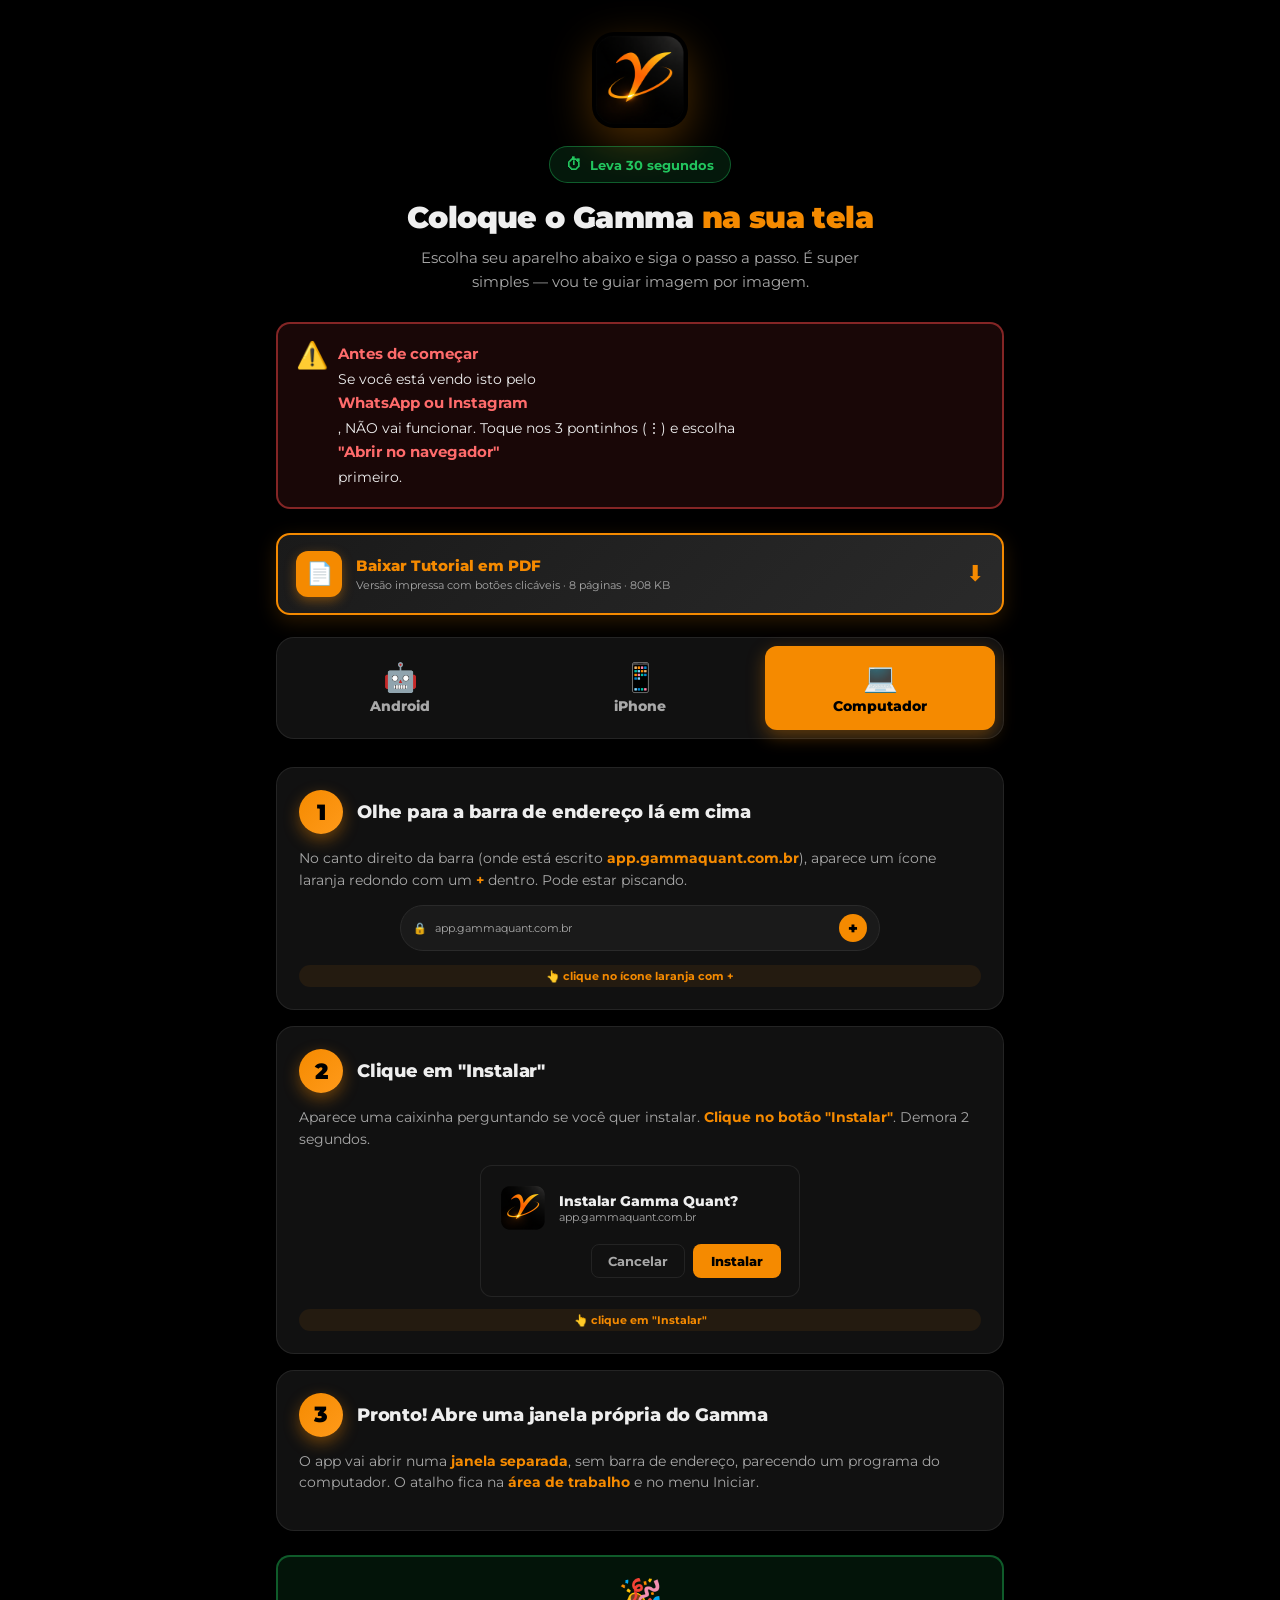
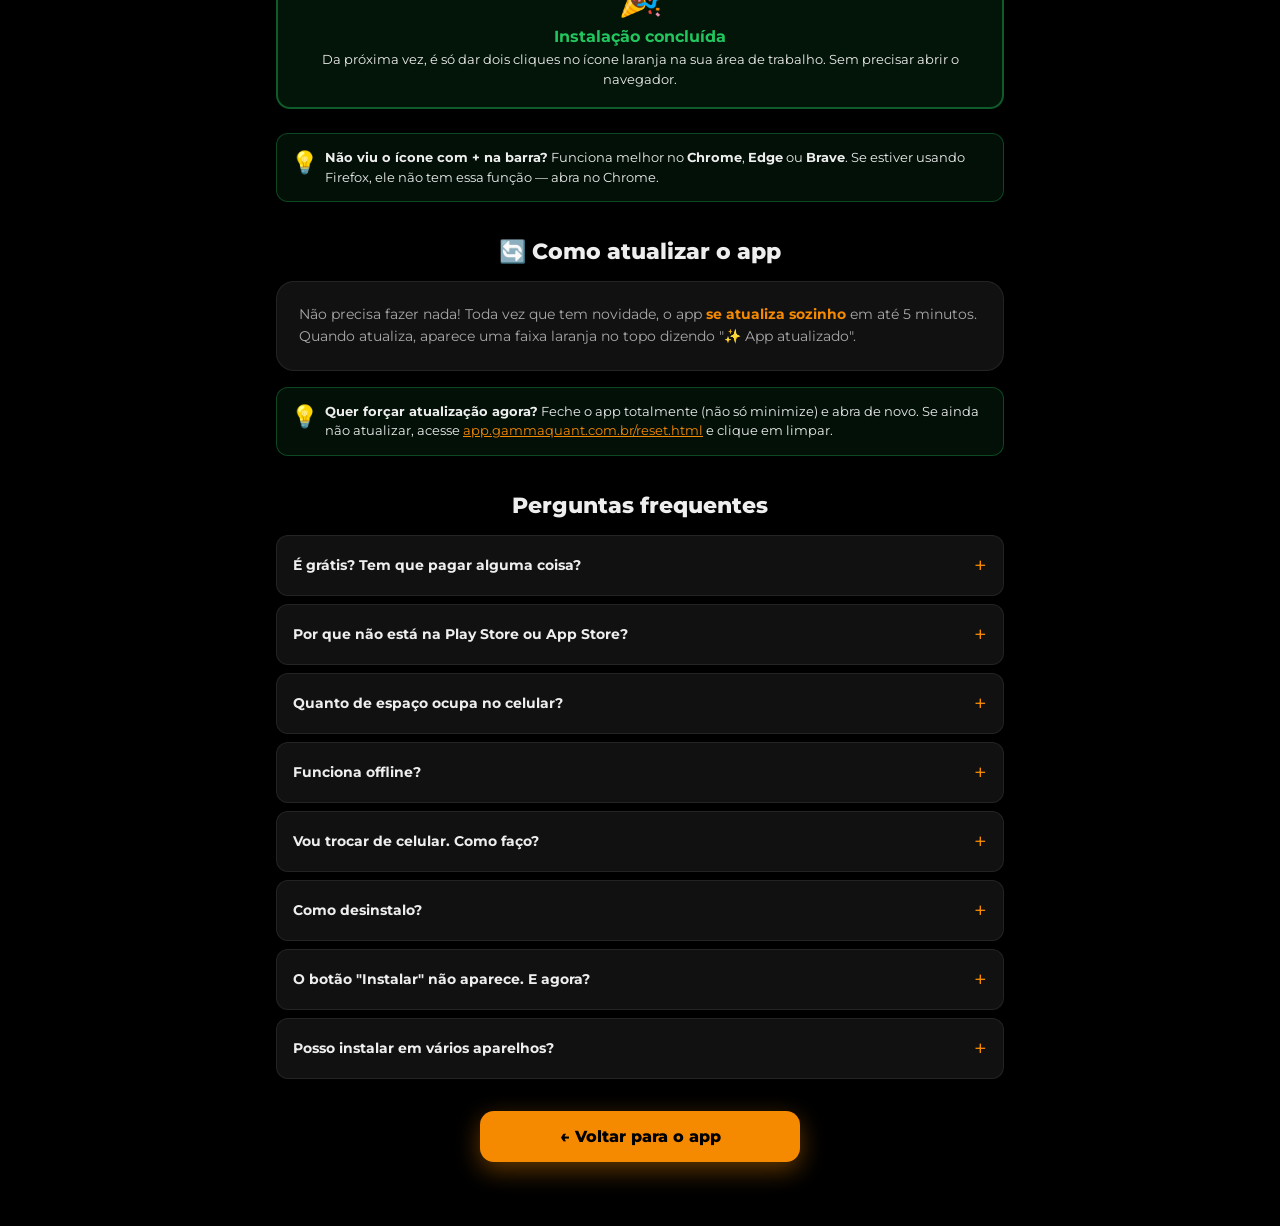
==== commit a40218f8: "feat(v1.0.5): botao Baixar Tutorial PDF no como-instalar.html" ====
--- a/como-instalar.html
+++ b/como-instalar.html
@@ -337,6 +337,52 @@
             .picker-btn { font-size: 14px; padding: 16px 8px; }
             .picker-btn .ic { font-size: 28px; }
         }
+
+        /* PDF DOWNLOAD CTA */
+        .pdf-cta {
+            display: flex;
+            align-items: center;
+            gap: 14px;
+            background: linear-gradient(135deg, #1a1a1a, #2a2a2a);
+            border: 2px solid var(--orange);
+            border-radius: 14px;
+            padding: 16px 18px;
+            margin-bottom: 22px;
+            text-decoration: none;
+            color: var(--gray-100);
+            box-shadow: 0 6px 20px rgba(245, 138, 0, 0.18);
+            transition: var(--transition);
+        }
+        .pdf-cta:active {
+            transform: scale(0.98);
+            background: linear-gradient(135deg, #2a2a2a, #1a1a1a);
+        }
+        .pdf-cta-icon {
+            flex-shrink: 0;
+            width: 46px; height: 46px;
+            border-radius: 12px;
+            background: var(--orange);
+            color: var(--black);
+            display: flex; align-items: center; justify-content: center;
+            font-size: 22px;
+            box-shadow: 0 4px 12px rgba(245, 138, 0, 0.4);
+        }
+        .pdf-cta-text {
+            flex: 1;
+            display: flex; flex-direction: column; gap: 3px;
+        }
+        .pdf-cta-text strong {
+            font-size: 15px; font-weight: 800;
+            color: var(--orange);
+        }
+        .pdf-cta-text span {
+            font-size: 11px; color: var(--gray-300);
+            line-height: 1.3;
+        }
+        .pdf-cta-arrow {
+            font-size: 22px; color: var(--orange);
+            flex-shrink: 0;
+        }
     </style>
 </head>
 <body>
@@ -356,6 +402,16 @@
             Se você está vendo isto pelo <strong>WhatsApp ou Instagram</strong>, NÃO vai funcionar.
             Toque nos 3 pontinhos (⋮) e escolha <strong>"Abrir no navegador"</strong> primeiro.
         </div>
+
+        <!-- BOTÃO BAIXAR PDF -->
+        <a href="/Tutorial_App_Gamma_Quant.pdf" class="pdf-cta" target="_blank" rel="noopener" download>
+            <span class="pdf-cta-icon">📄</span>
+            <span class="pdf-cta-text">
+                <strong>Baixar Tutorial em PDF</strong>
+                <span>Versão impressa com botões clicáveis · 8 páginas · 808 KB</span>
+            </span>
+            <span class="pdf-cta-arrow">⬇</span>
+        </a>
 
         <!-- DEVICE PICKER -->
         <div class="picker" role="tablist">
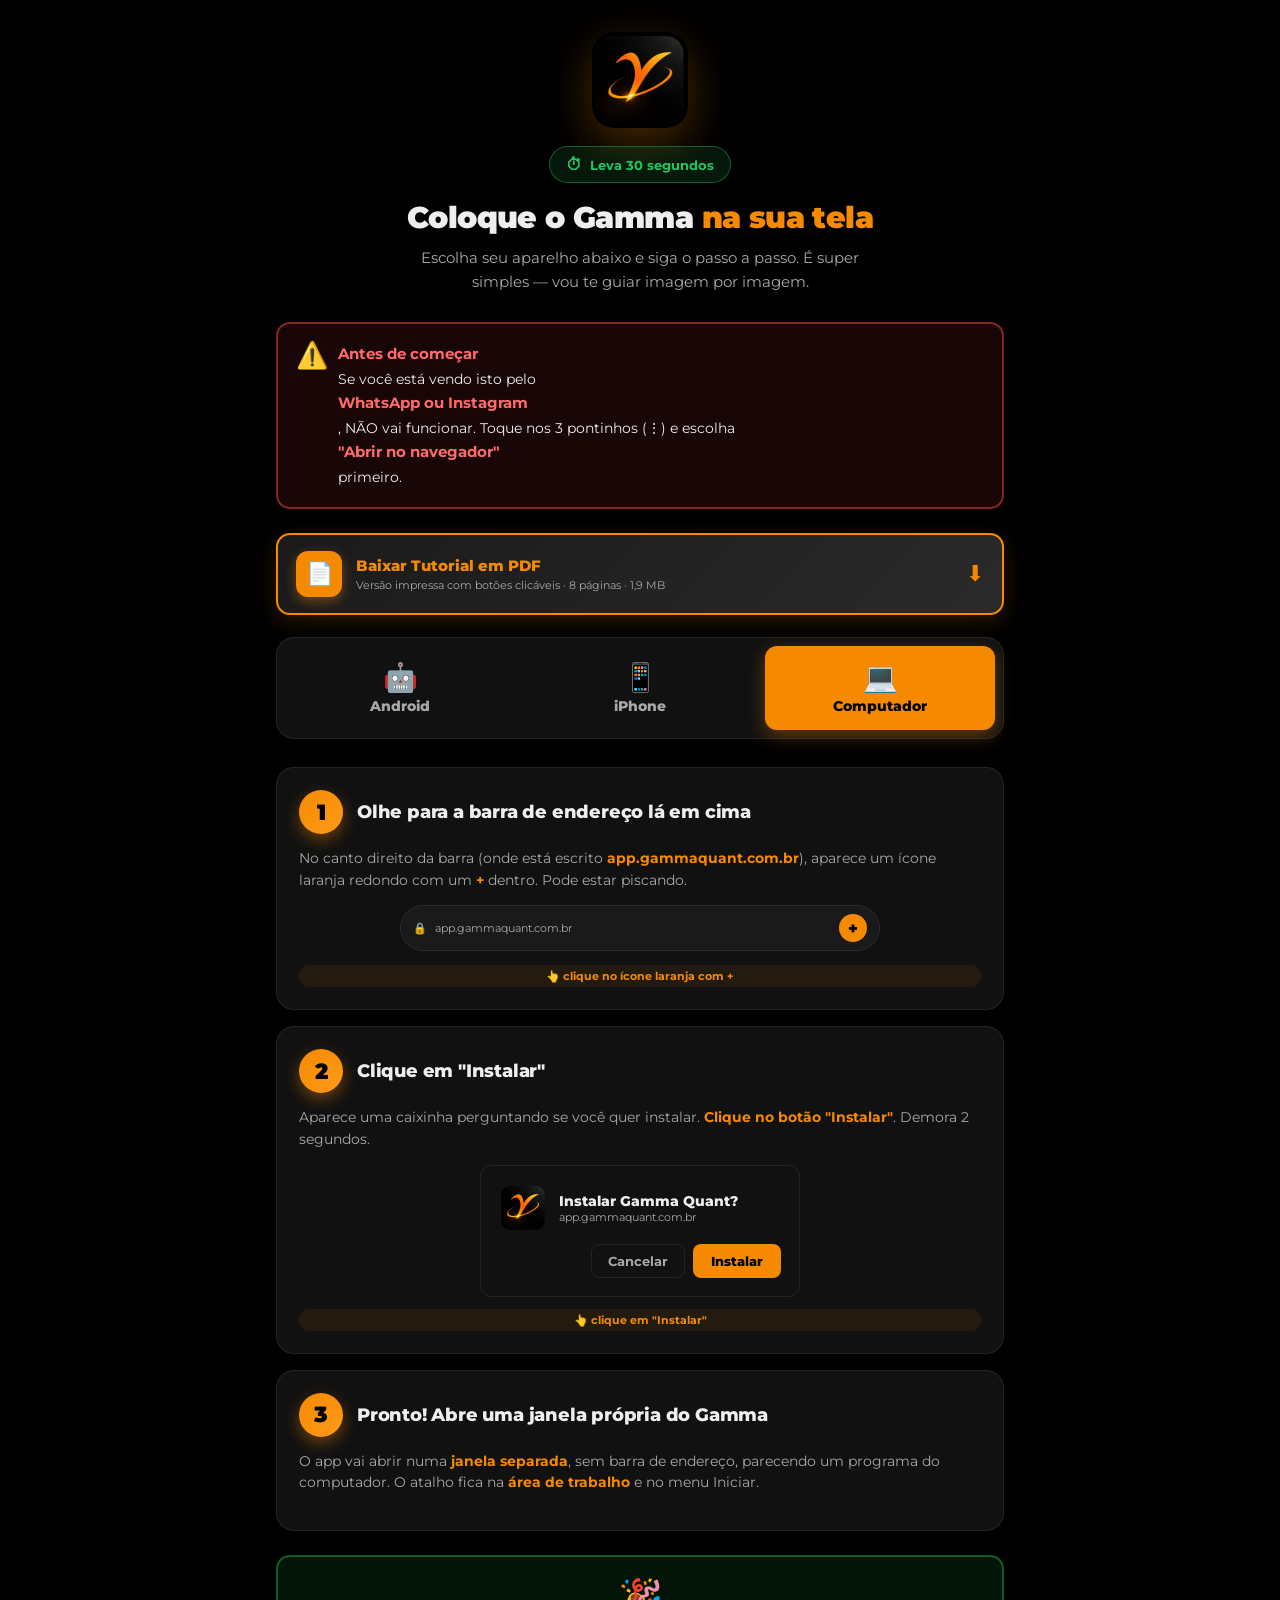
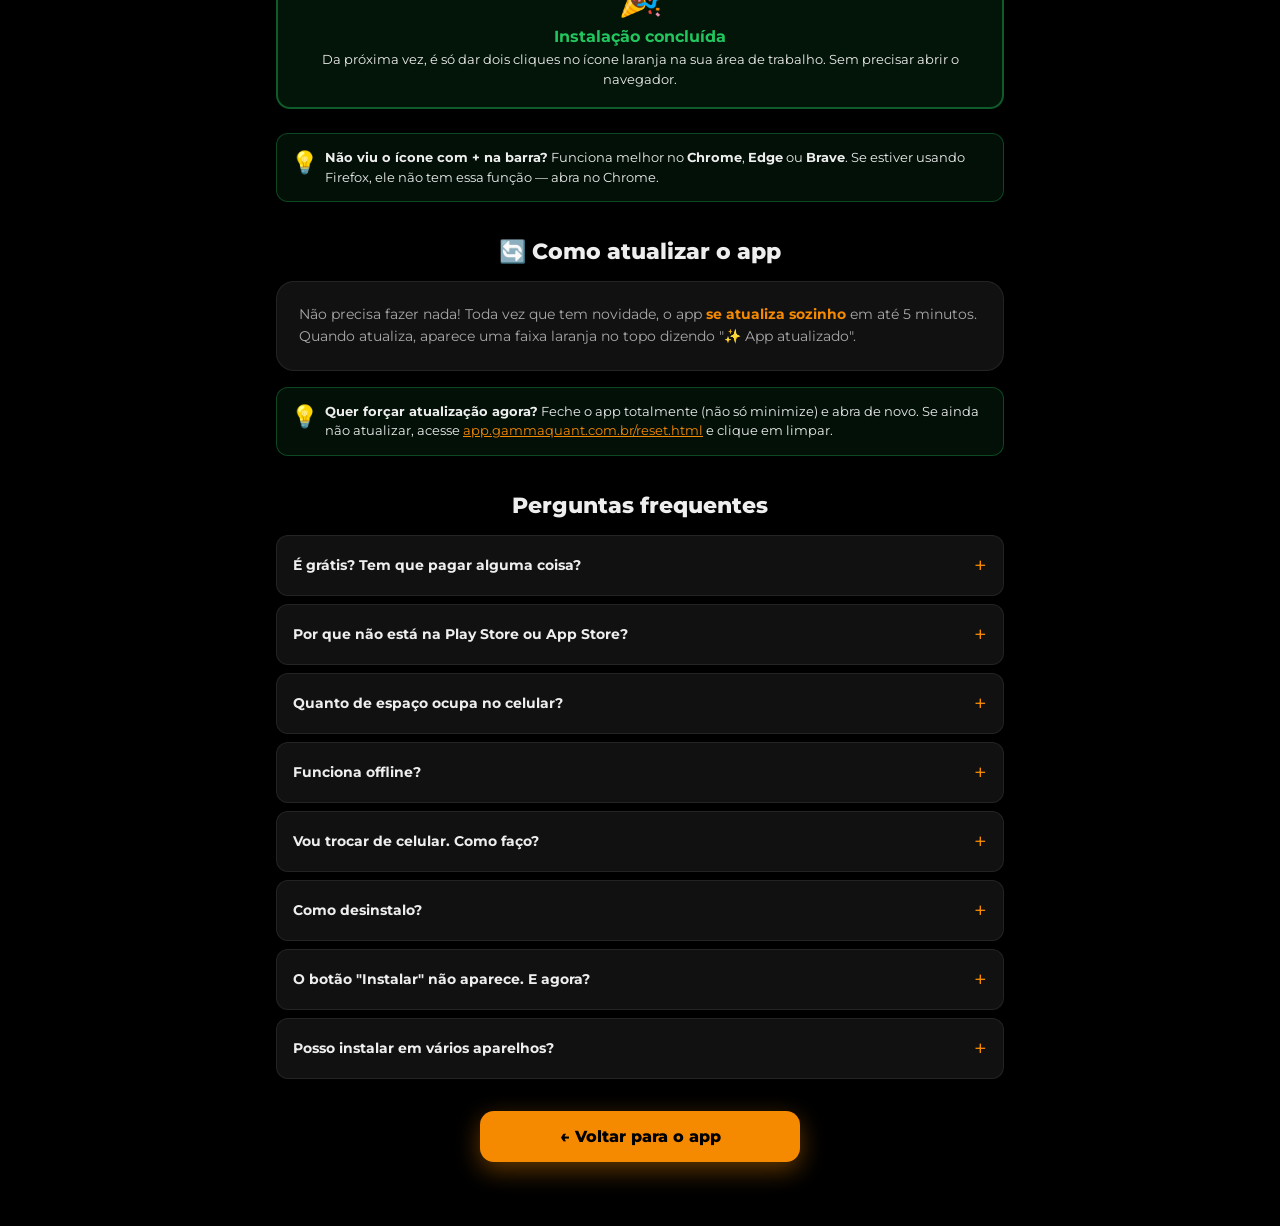
==== commit 8bcc7004: "fix: CTA da capa do tutorial PDF sumia no Android + cache do PDF nunca revalidava - remove backdrop-" ====
--- a/como-instalar.html
+++ b/como-instalar.html
@@ -404,11 +404,11 @@
         </div>
 
         <!-- BOTÃO BAIXAR PDF -->
-        <a href="/Tutorial_App_Gamma_Quant.pdf" class="pdf-cta" target="_blank" rel="noopener" download>
+        <a href="/Tutorial_App_Gamma_Quant.pdf?v=2" class="pdf-cta" target="_blank" rel="noopener" download>
             <span class="pdf-cta-icon">📄</span>
             <span class="pdf-cta-text">
                 <strong>Baixar Tutorial em PDF</strong>
-                <span>Versão impressa com botões clicáveis · 8 páginas · 808 KB</span>
+                <span>Versão impressa com botões clicáveis · 8 páginas · 1,9 MB</span>
             </span>
             <span class="pdf-cta-arrow">⬇</span>
         </a>
--- a/css/app.css
+++ b/css/app.css
@@ -144,7 +144,6 @@
     font-size: 13px;
     color: var(--gray-300);
     margin-bottom: 18px;
-    text-transform: capitalize;
 }
 
 .card-desc {
@@ -293,6 +292,42 @@
     padding: 2px 6px;
     border-radius: 4px;
     font-weight: 700;
+}
+
+/* ============ TARJA EM CONSTRUÇÃO ============ */
+.card-construction {
+    position: relative;
+    padding-top: 0;
+    overflow: hidden;
+    opacity: 0.92;
+}
+
+.card-construction .card-header {
+    margin-top: 18px;
+}
+
+.construction-banner {
+    background: linear-gradient(90deg, var(--orange) 0%, var(--orange-hover) 50%, var(--orange) 100%);
+    background-size: 200% 100%;
+    animation: constructionShine 4s linear infinite;
+    color: #000;
+    text-align: center;
+    padding: 11px 16px;
+    margin: 0 -24px;
+    font-weight: 800;
+    font-size: 13px;
+    letter-spacing: 2.5px;
+    text-transform: uppercase;
+    display: flex;
+    align-items: center;
+    justify-content: center;
+    gap: 10px;
+    box-shadow: 0 2px 8px rgba(245, 138, 0, 0.3);
+}
+
+@keyframes constructionShine {
+    0% { background-position: 0 0; }
+    100% { background-position: 200% 0; }
 }
 
 /* ============ PROFILE TOGGLE ============ */
@@ -502,11 +537,17 @@
 }
 
 /* ============ BANNER INSTALAR (permanente) ============ */
+.install-banner-wrap {
+    position: relative;
+    width: 100%;
+}
+.install-banner-wrap[hidden] { display: none; }
+
 .install-banner {
     width: 100%;
     background: linear-gradient(135deg, var(--orange), var(--orange-hover));
     color: var(--black);
-    padding: 14px 18px;
+    padding: 14px 50px 14px 18px;
     border-radius: var(--radius-sm);
     display: flex;
     align-items: center;
@@ -515,6 +556,32 @@
     box-shadow: 0 6px 20px rgba(245, 138, 0, 0.3);
     transition: var(--transition);
     animation: bannerPulse 2.5s ease-in-out infinite;
+}
+
+.install-banner-close {
+    position: absolute;
+    top: 50%;
+    right: 8px;
+    transform: translateY(-50%);
+    width: 36px;
+    height: 36px;
+    border-radius: 50%;
+    background: rgba(0, 0, 0, 0.18);
+    color: var(--black);
+    display: flex;
+    align-items: center;
+    justify-content: center;
+    font-size: 16px;
+    font-weight: 900;
+    cursor: pointer;
+    transition: var(--transition);
+    z-index: 5;
+    border: 0;
+    line-height: 1;
+}
+.install-banner-close:active {
+    background: rgba(0, 0, 0, 0.4);
+    transform: translateY(-50%) scale(0.9);
 }
 
 .install-banner:active { transform: scale(0.98); }
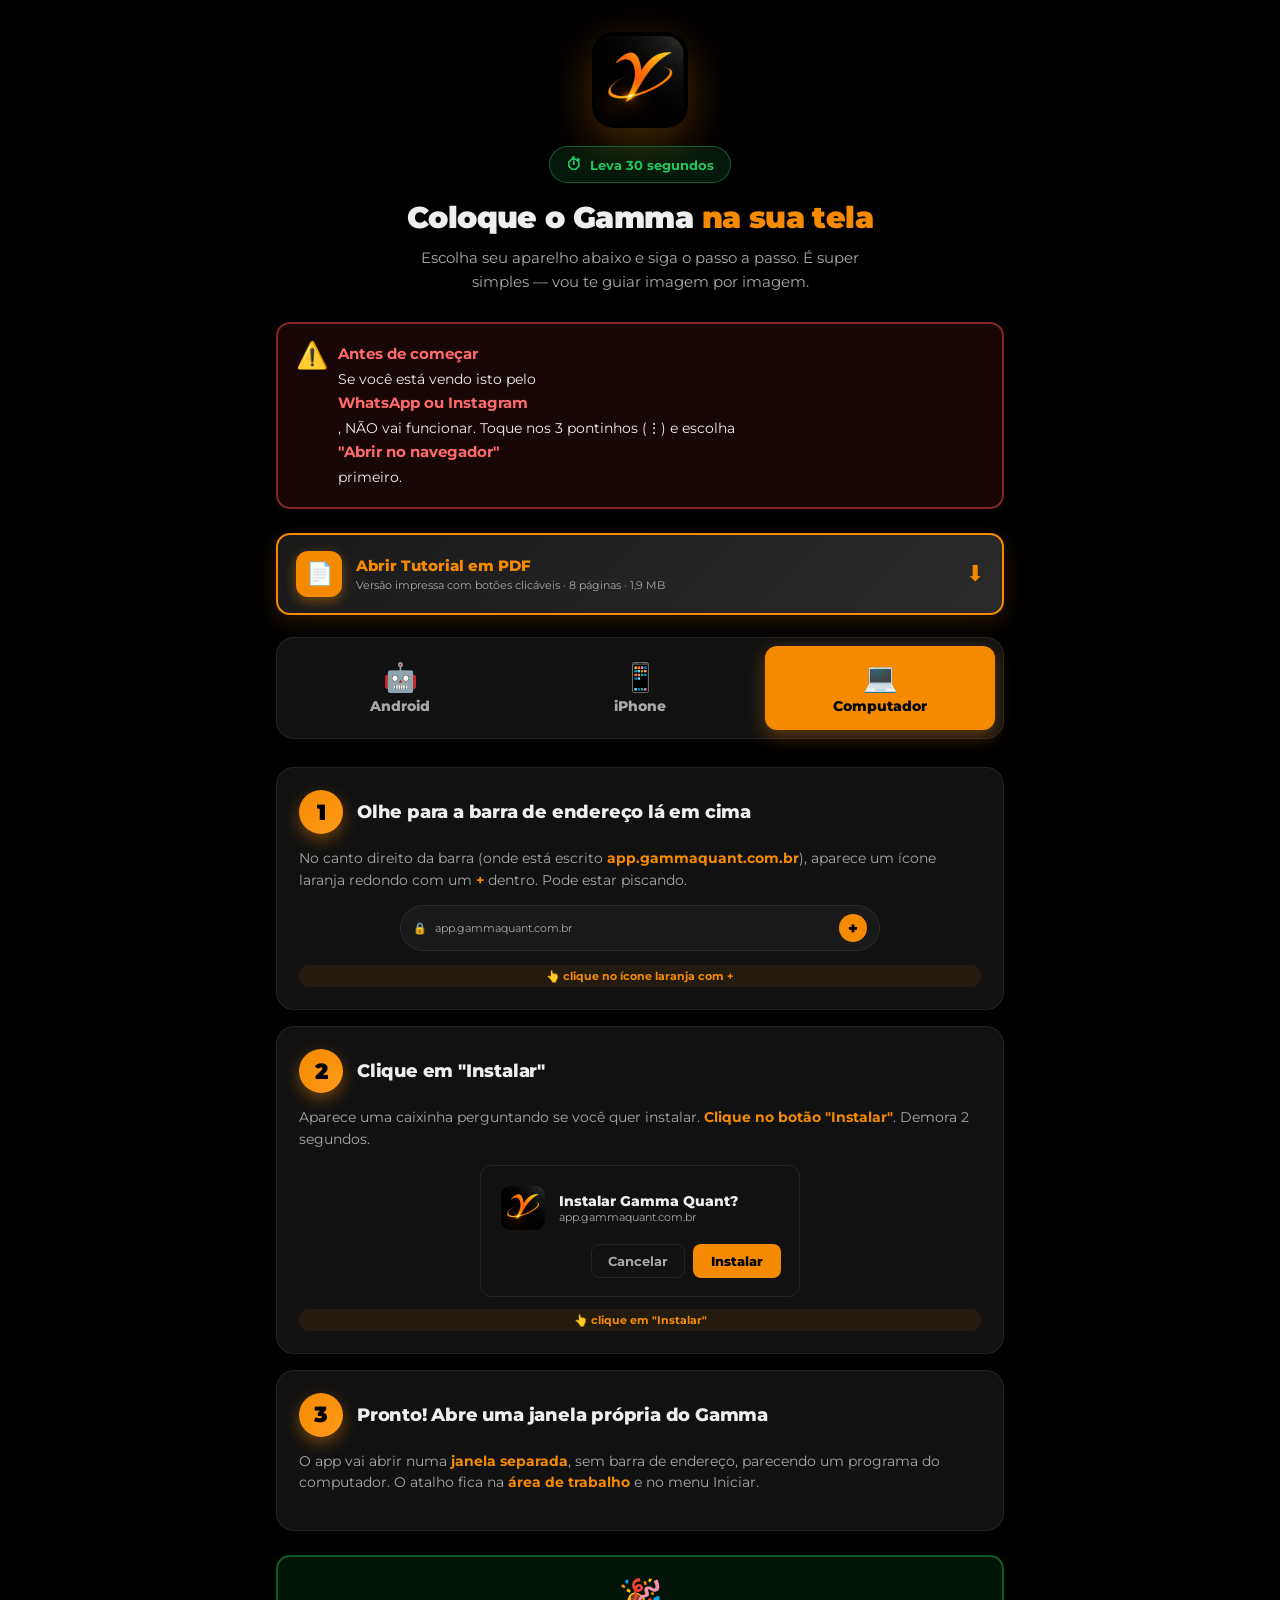
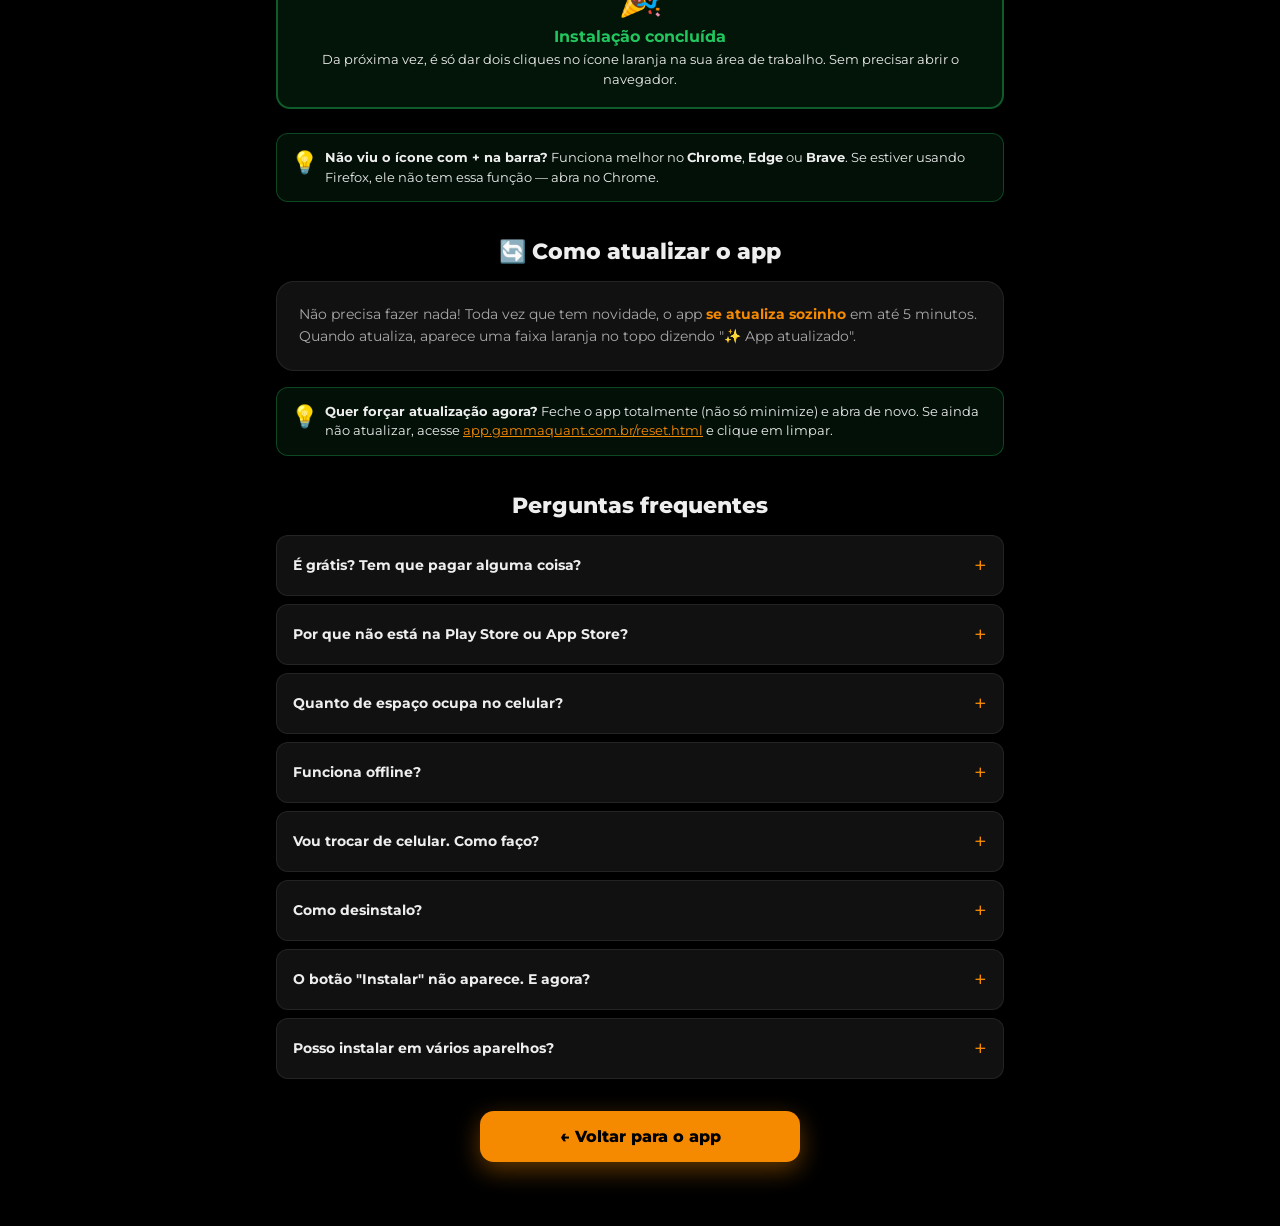
==== commit 70939fb7: "fix: remove download forcado do link do tutorial PDF download forcava fluxo de Downloads do Android " ====
--- a/como-instalar.html
+++ b/como-instalar.html
@@ -403,11 +403,11 @@
             Toque nos 3 pontinhos (⋮) e escolha <strong>"Abrir no navegador"</strong> primeiro.
         </div>
 
-        <!-- BOTÃO BAIXAR PDF -->
-        <a href="/Tutorial_App_Gamma_Quant.pdf?v=2" class="pdf-cta" target="_blank" rel="noopener" download>
+        <!-- BOTÃO ABRIR PDF (sem "download" — abre direto no visualizador do navegador, sem cair no seletor de apps do Android/Adobe Acrobat) -->
+        <a href="/Tutorial_App_Gamma_Quant.pdf?v=2" class="pdf-cta" target="_blank" rel="noopener">
             <span class="pdf-cta-icon">📄</span>
             <span class="pdf-cta-text">
-                <strong>Baixar Tutorial em PDF</strong>
+                <strong>Abrir Tutorial em PDF</strong>
                 <span>Versão impressa com botões clicáveis · 8 páginas · 1,9 MB</span>
             </span>
             <span class="pdf-cta-arrow">⬇</span>
